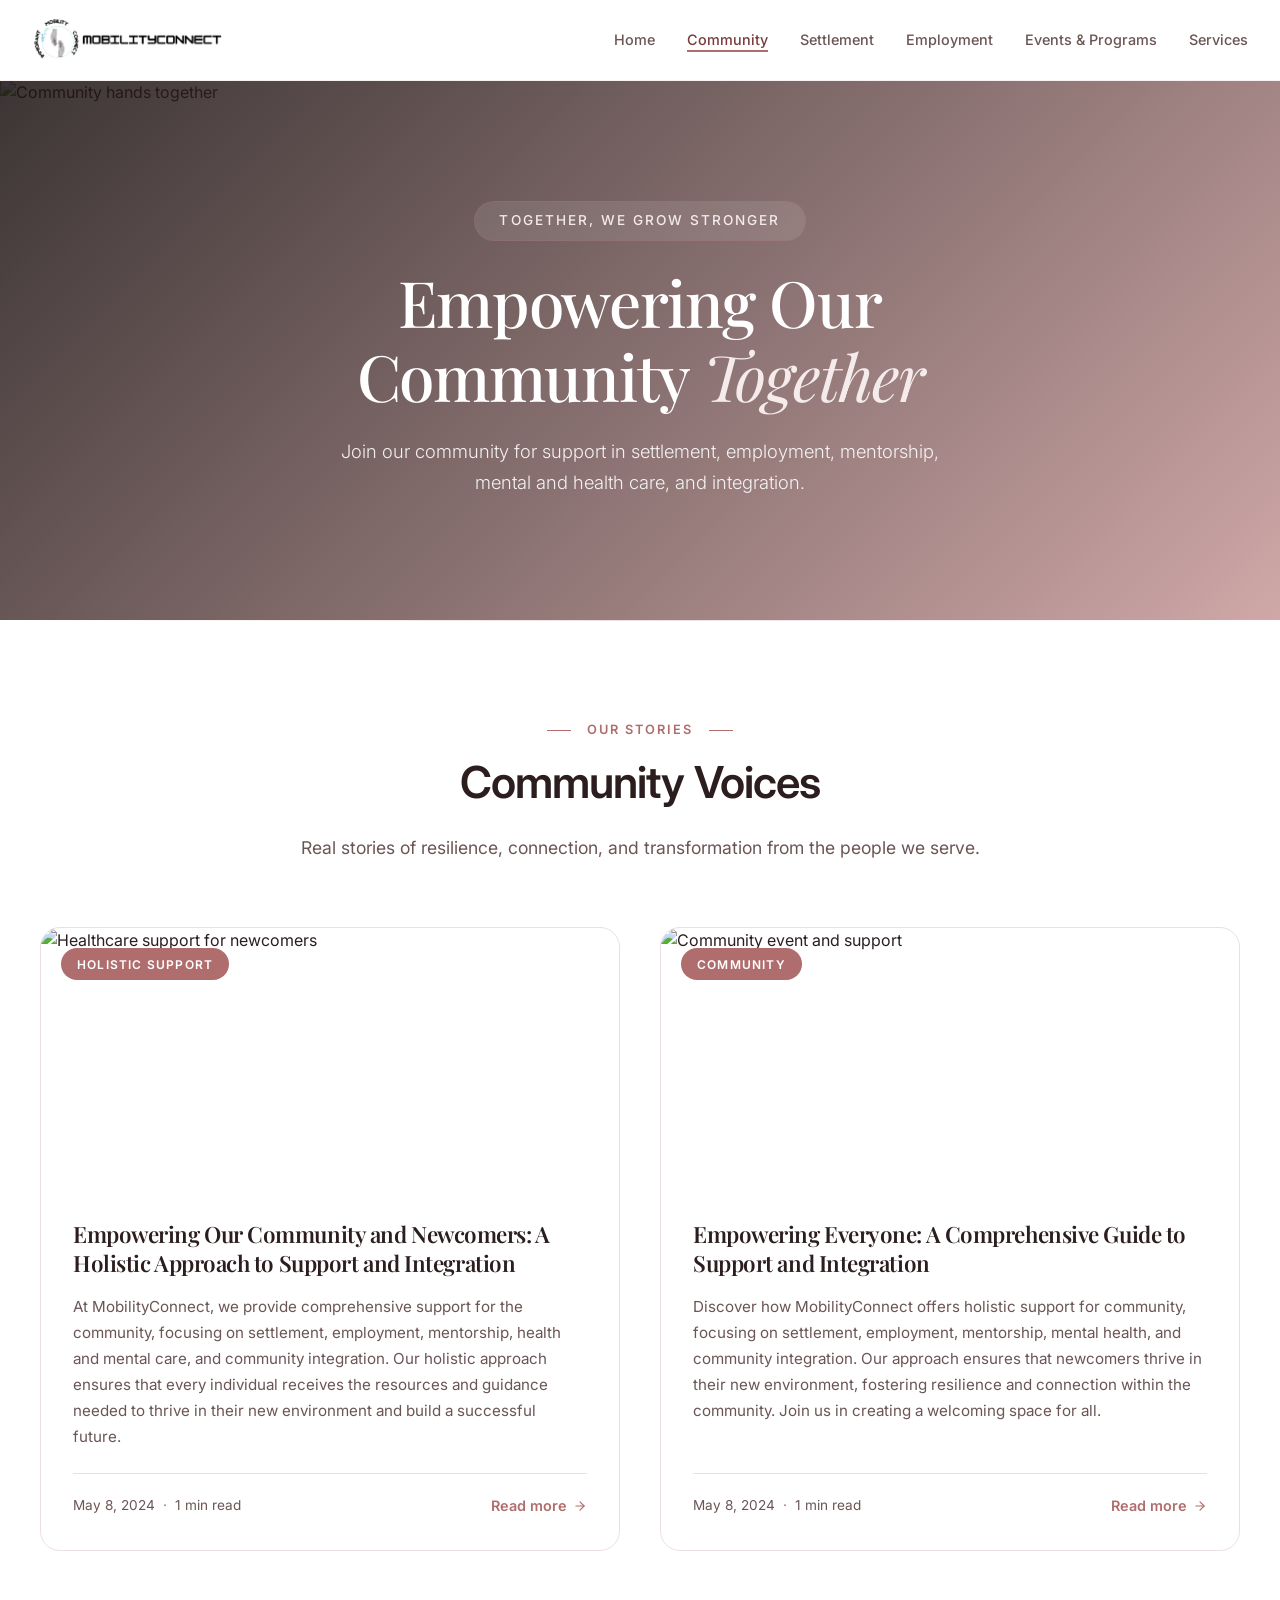
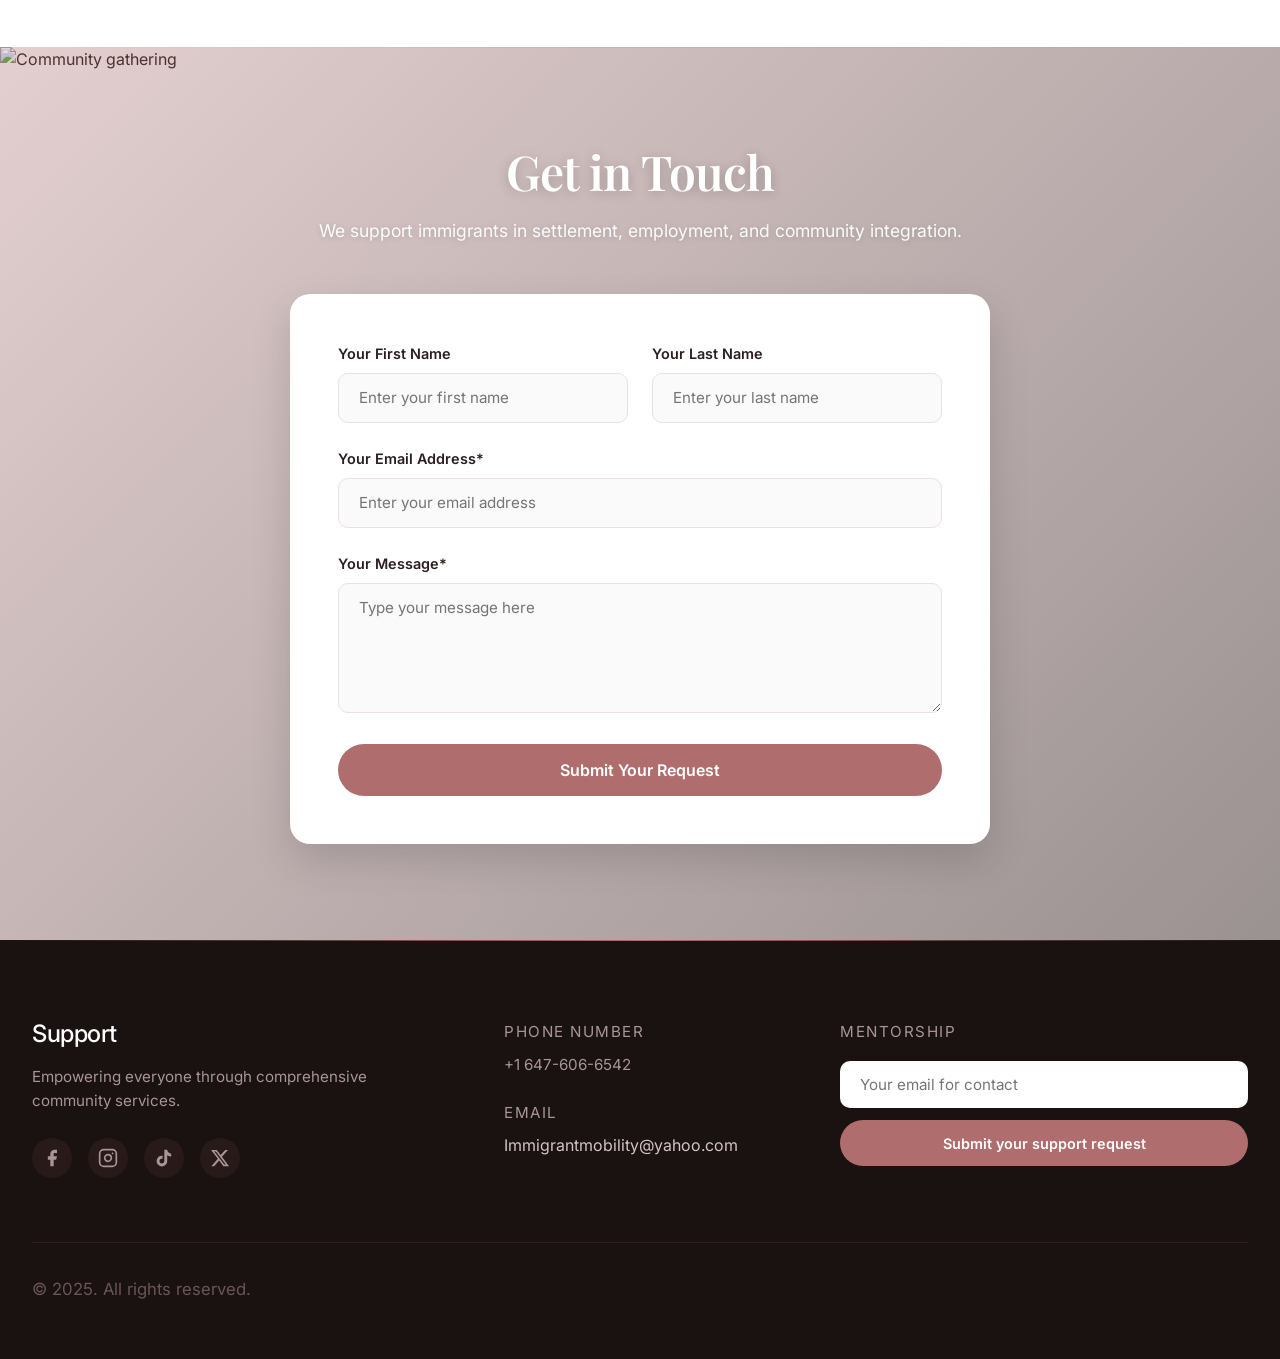
==== community.html @ ac035b76 "Add files via upload" ====
<!DOCTYPE html>
<html lang="en">
<head>
    <meta charset="UTF-8">
    <meta name="viewport" content="width=device-width, initial-scale=1.0">
    <title>Community | Immigrant Mobility Connect</title>
    <link rel="stylesheet" href="migrant.css">
    <link rel="preconnect" href="https://fonts.googleapis.com">
    <link rel="preconnect" href="https://fonts.gstatic.com" crossorigin>
    <link href="https://fonts.googleapis.com/css2?family=Inter:wght@300;400;500;600;700&family=Playfair+Display:ital,wght@0,400;0,500;0,600;0,700;1,400;1,500&display=swap" rel="stylesheet">
    
    <style>
        /* =========================================
           COMMUNITY PAGE STYLES (INLINE FOR GUARANTEED WORKING)
           ========================================= */
        
        /* Page Hero */
        .page-hero {
            position: relative;
            min-height: 60vh;
            display: flex;
            align-items: center;
            justify-content: center;
            overflow: hidden;
            margin-top: 80px; /* Offset for fixed header */
        }

        .hero-background {
            position: absolute;
            inset: 0;
            z-index: 0;
        }

        .hero-image {
            width: 100%;
            height: 100%;
            object-fit: cover;
            animation: slowZoom 30s ease-in-out infinite alternate;
        }

        .hero-overlay {
            position: absolute;
            inset: 0;
            background: linear-gradient(135deg, rgba(26, 17, 17, 0.85) 0%, rgba(176, 109, 109, 0.6) 100%);
        }

        .hero-content-container {
            position: relative;
            z-index: 2;
            width: 100%;
            padding: 4rem 2rem;
        }

        .hero-text {
            max-width: 800px;
            margin: 0 auto;
            text-align: center;
            color: #fff;
        }

        .hero-label {
            display: inline-block;
            font-size: 0.85rem;
            font-weight: 500;
            color: #F5EBEB;
            text-transform: uppercase;
            letter-spacing: 0.15em;
            margin-bottom: 1.5rem;
            padding: 0.5rem 1.5rem;
            background: rgba(255,255,255,0.1);
            backdrop-filter: blur(10px);
            border-radius: 50px;
            border: 1px solid rgba(176, 109, 109, 0.3);
        }

        .hero-text h1 {
            font-family: 'Playfair Display', serif;
            font-size: clamp(2.5rem, 5vw, 4rem);
            font-weight: 500;
            color: #fff;
            line-height: 1.15;
            margin-bottom: 1.5rem;
        }

        .hero-text h1 em {
            font-style: italic;
            color: #F5EBEB;
            font-weight: 400;
        }

        .hero-text p {
            font-size: 1.15rem;
            color: rgba(255, 255, 255, 0.9);
            line-height: 1.7;
            max-width: 650px;
            margin: 0 auto;
            font-weight: 300;
        }

        /* Articles Section */
        .articles-section {
            padding: 6rem 0;
            background: #FFFFFF;
            position: relative;
        }

        .articles-section::before {
            content: '';
            position: absolute;
            top: 0;
            left: 0;
            right: 0;
            height: 1px;
            background: linear-gradient(90deg, transparent, #EBE0E0, transparent);
        }

        .articles-section .section-header {
            text-align: center;
            max-width: 700px;
            margin: 0 auto 4rem auto;
        }

        .articles-section .section-label {
            display: inline-block;
            font-size: 0.8rem;
            font-weight: 600;
            color: #B06D6D;
            text-transform: uppercase;
            letter-spacing: 0.15em;
            margin-bottom: 1rem;
            position: relative;
            padding: 0 1rem;
        }

        .articles-section .section-label::before,
        .articles-section .section-label::after {
            content: '';
            position: absolute;
            top: 50%;
            width: 24px;
            height: 1px;
            background: #B06D6D;
        }

        .articles-section .section-label::before { left: -24px; }
        .articles-section .section-label::after { right: -24px; }

        .articles-section .section-subtitle {
            font-size: 1.1rem;
            margin-bottom: 0;
            color: #6B5555;
        }

        .articles-grid {
            display: grid;
            grid-template-columns: repeat(2, 1fr);
            gap: 2.5rem;
            max-width: 1200px;
            margin: 0 auto;
        }

        .article-card {
            background: #FFFFFF;
            border-radius: 20px;
            overflow: hidden;
            border: 1px solid #EBE0E0;
            transition: all 0.4s cubic-bezier(0.4, 0, 0.2, 1);
            display: flex;
            flex-direction: column;
        }

        .article-card:hover {
            transform: translateY(-8px);
            box-shadow: 0 16px 40px rgba(176, 109, 109, 0.1);
            border-color: #B06D6D;
        }

        .article-image-wrapper {
            position: relative;
            height: 260px;
            overflow: hidden;
        }

        .article-image-wrapper img {
            width: 100%;
            height: 100%;
            object-fit: cover;
            transition: transform 0.8s cubic-bezier(0.4, 0, 0.2, 1);
        }

        .article-card:hover .article-image-wrapper img {
            transform: scale(1.08);
        }

        .article-tag {
            position: absolute;
            top: 1.25rem;
            left: 1.25rem;
            padding: 0.4rem 1rem;
            background: #B06D6D;
            color: #fff;
            font-size: 0.75rem;
            font-weight: 600;
            text-transform: uppercase;
            letter-spacing: 0.1em;
            border-radius: 50px;
            z-index: 2;
        }

        .article-body {
            padding: 2rem;
            display: flex;
            flex-direction: column;
            flex-grow: 1;
        }

        .article-body h3 {
            font-family: 'Playfair Display', serif;
            font-size: 1.4rem;
            font-weight: 600;
            color: #2C1E1E;
            line-height: 1.3;
            margin-bottom: 1rem;
        }

        .article-body p {
            color: #6B5555;
            font-size: 0.95rem;
            line-height: 1.7;
            margin-bottom: 1.5rem;
            flex-grow: 1;
        }

        .article-footer {
            display: flex;
            align-items: center;
            justify-content: space-between;
            padding-top: 1.25rem;
            border-top: 1px solid #EBE0E0;
        }

        .article-meta {
            display: flex;
            align-items: center;
            gap: 0.5rem;
            font-size: 0.85rem;
            color: #6B5555;
        }

        .meta-dot {
            color: #B06D6D;
        }

        .read-more {
            color: #B06D6D;
            text-decoration: none;
            font-weight: 600;
            font-size: 0.9rem;
            display: inline-flex;
            align-items: center;
            gap: 0.35rem;
            transition: all 0.4s cubic-bezier(0.4, 0, 0.2, 1);
        }

        .read-more:hover {
            color: #965353;
            gap: 0.6rem;
        }

        /* Contact Section - FIXED TO BE LIGHTER */
        .contact-section {
            position: relative;
            padding: 6rem 0;
            overflow: hidden;
        }

        .contact-background {
            position: absolute;
            inset: 0;
            z-index: 0;
        }

        .contact-image {
            width: 100%;
            height: 100%;
            object-fit: cover;
        }

        /* LIGHTER OVERLAY SO IMAGE IS CLEAR */
        .contact-overlay {
            position: absolute;
            inset: 0;
            background: linear-gradient(135deg, rgba(176, 109, 109, 0.25) 0%, rgba(44, 30, 30, 0.45) 100%);
        }

        .contact-container {
            position: relative;
            z-index: 2;
        }

        .contact-header {
            text-align: center;
            max-width: 700px;
            margin: 0 auto 3rem auto;
        }

        .contact-header h2 {
            font-family: 'Playfair Display', serif;
            font-size: clamp(2rem, 4vw, 3rem);
            color: #fff;
            margin-bottom: 1rem;
            text-shadow: 0 2px 12px rgba(0,0,0,0.2); /* Added for readability */
        }

        .contact-header p {
            color: rgba(255, 255, 255, 0.95);
            font-size: 1.1rem;
            text-shadow: 0 1px 6px rgba(0,0,0,0.15); /* Added for readability */
        }

        .contact-form-card {
            max-width: 700px;
            margin: 0 auto;
            background: #FFFFFF;
            padding: 3rem;
            border-radius: 20px;
            box-shadow: 0 16px 40px rgba(0, 0, 0, 0.15);
        }

        .form-row {
            display: grid;
            grid-template-columns: 1fr 1fr;
            gap: 1.5rem;
        }

        .contact-form-card .form-group {
            margin-bottom: 1.5rem;
        }

        .contact-form-card .form-group label {
            display: block;
            font-size: 0.9rem;
            font-weight: 600;
            color: #2C1E1E;
            margin-bottom: 0.5rem;
        }

        .contact-form-card .form-group input,
        .contact-form-card .form-group textarea {
            width: 100%;
            padding: 0.9rem 1.25rem;
            font-size: 0.95rem;
            font-family: 'Inter', sans-serif;
            border: 1px solid #EBE0E0;
            border-radius: 10px;
            background: #FAFAFA;
            color: #2C1E1E;
            transition: all 0.4s cubic-bezier(0.4, 0, 0.2, 1);
            box-sizing: border-box;
        }

        .contact-form-card .form-group input:focus,
        .contact-form-card .form-group textarea:focus {
            outline: none;
            border-color: #B06D6D;
            background: #fff;
            box-shadow: 0 0 0 3px rgba(176, 109, 109, 0.15);
        }

        .contact-form-card .form-group textarea {
            min-height: 130px;
            resize: vertical;
        }

        .contact-form-card .submit-btn {
            width: 100%;
            padding: 1rem 2rem;
            background: #B06D6D;
            color: #fff;
            border: none;
            border-radius: 50px;
            font-size: 1rem;
            font-weight: 600;
            font-family: 'Inter', sans-serif;
            cursor: pointer;
            transition: all 0.4s cubic-bezier(0.4, 0, 0.2, 1);
        }

        .contact-form-card .submit-btn:hover {
            background: #965353;
            transform: translateY(-2px);
            box-shadow: 0 8px 24px rgba(176, 109, 109, 0.3);
        }

        .contact-form-card .form-success {
            display: none;
            margin-top: 1rem;
            padding: 1rem;
            background: #F5EBEB;
            border-radius: 10px;
            text-align: center;
            color: #4A2020;
            font-weight: 500;
        }

        /* Animations */
        .fade-up {
            opacity: 0;
            transform: translateY(24px);
            transition: opacity 0.8s ease, transform 0.8s cubic-bezier(0.4, 0, 0.2, 1);
        }

        .fade-up.visible {
            opacity: 1;
            transform: translateY(0);
        }

        .delay-1 { transition-delay: 0.1s; }
        .delay-2 { transition-delay: 0.2s; }
        .delay-3 { transition-delay: 0.3s; }

        @keyframes slowZoom {
            0% { transform: scale(1); }
            100% { transform: scale(1.08); }
        }

        /* Responsive */
        @media (max-width: 1024px) {
            .articles-grid {
                grid-template-columns: 1fr;
            }
        }

        @media (max-width: 768px) {
            .page-hero {
                min-height: 50vh;
            }
            
            .hero-content-container {
                padding: 3rem 1.5rem;
            }
            
            .hero-text h1 {
                font-size: 2rem;
            }
            
            .hero-text p {
                font-size: 1rem;
            }
            
            .articles-section {
                padding: 4rem 0;
            }
            
            .article-image-wrapper {
                height: 220px;
            }
            
            .article-body {
                padding: 1.5rem;
            }
            
            .article-body h3 {
                font-size: 1.2rem;
            }
            
            .contact-section {
                padding: 4rem 0;
            }
            
            .contact-form-card {
                padding: 2rem 1.5rem;
            }
            
            .form-row {
                grid-template-columns: 1fr;
                gap: 0;
            }
        }
    </style>
</head>
<body>

    <!-- HEADER -->
    <header class="header" id="header">
        <div class="container nav-container">
            <a href="index.html" class="logo-link">
                <img src="logo.png" alt="Logo" class="logo-image">
                <span class="logo-text"></span>
            </a>
            <nav>
                <ul class="nav-links">
                    <li><a href="index.html">Home</a></li>
                    <li><a href="community.html" class="active">Community</a></li>
                    <li><a href="settlement.html">Settlement</a></li>
                    <li><a href="employment.html">Employment</a></li>
                    <li><a href="events.html">Events & Programs</a></li>
                    <li><a href="services.html">Services</a></li>
                </ul>
            </nav>
        </div>
    </header>

    <!-- HERO SECTION -->
    <section class="page-hero">
        <div class="hero-background">
            <img src="https://images.unsplash.com/photo-1573497620053-ea5300f94f21?q=80&w=1920&auto=format&fit=crop" alt="Community hands together" class="hero-image">
            <div class="hero-overlay"></div>
        </div>
        <div class="container hero-content-container">
            <div class="hero-text fade-up">
                <span class="hero-label">Together, we grow stronger</span>
                <h1>Empowering Our<br>Community <em>Together</em></h1>
                <p>Join our community for support in settlement, employment, mentorship, mental and health care, and integration.</p>
            </div>
        </div>
    </section>

    <!-- ARTICLES SECTION -->
    <section class="articles-section">
        <div class="container">
            <div class="section-header fade-up">
                <span class="section-label">Our Stories</span>
                <h2>Community Voices</h2>
                <p class="section-subtitle">Real stories of resilience, connection, and transformation from the people we serve.</p>
            </div>

            <div class="articles-grid">
                <!-- Article 1 -->
                <article class="article-card fade-up delay-1">
                    <div class="article-image-wrapper">
                        <img src="https://images.unsplash.com/photo-1576091160550-2173dba999ef?q=80&w=1200&auto=format&fit=crop" alt="Healthcare support for newcomers">
                        <span class="article-tag">Holistic Support</span>
                    </div>
                    <div class="article-body">
                        <h3>Empowering Our Community and Newcomers: A Holistic Approach to Support and Integration</h3>
                        <p>At MobilityConnect, we provide comprehensive support for the community, focusing on settlement, employment, mentorship, health and mental care, and community integration. Our holistic approach ensures that every individual receives the resources and guidance needed to thrive in their new environment and build a successful future.</p>
                        <div class="article-footer">
                            <div class="article-meta">
                                <span>May 8, 2024</span>
                                <span class="meta-dot">·</span>
                                <span>1 min read</span>
                            </div>
                            <a href="#" class="read-more">Read more <svg width="14" height="14" viewBox="0 0 24 24" fill="none" stroke="currentColor" stroke-width="2" stroke-linecap="round" stroke-linejoin="round"><line x1="5" y1="12" x2="19" y2="12"></line><polyline points="12 5 19 12 12 19"></polyline></svg></a>
                        </div>
                    </div>
                </article>

                <!-- Article 2 -->
                <article class="article-card fade-up delay-2">
                    <div class="article-image-wrapper">
                        <img src="https://images.unsplash.com/photo-1559027615-cd4628902d4a?q=80&w=1200&auto=format&fit=crop" alt="Community event and support">
                        <span class="article-tag">Community</span>
                    </div>
                    <div class="article-body">
                        <h3>Empowering Everyone: A Comprehensive Guide to Support and Integration</h3>
                        <p>Discover how MobilityConnect offers holistic support for community, focusing on settlement, employment, mentorship, mental health, and community integration. Our approach ensures that newcomers thrive in their new environment, fostering resilience and connection within the community. Join us in creating a welcoming space for all.</p>
                        <div class="article-footer">
                            <div class="article-meta">
                                <span>May 8, 2024</span>
                                <span class="meta-dot">·</span>
                                <span>1 min read</span>
                            </div>
                            <a href="#" class="read-more">Read more <svg width="14" height="14" viewBox="0 0 24 24" fill="none" stroke="currentColor" stroke-width="2" stroke-linecap="round" stroke-linejoin="round"><line x1="5" y1="12" x2="19" y2="12"></line><polyline points="12 5 19 12 12 19"></polyline></svg></a>
                        </div>
                    </div>
                </article>
            </div>
        </div>
    </section>

    <!-- CONTACT SECTION -->
    <section class="contact-section" id="contact">
        <div class="contact-background">
            <img src="https://images.unsplash.com/photo-1517486808906-6ca8b3f04846?q=80&w=1920&auto=format&fit=crop" alt="Community gathering" class="contact-image">
            <div class="contact-overlay"></div>
        </div>
        <div class="container contact-container">
            <div class="contact-header fade-up">
                <h2>Get in Touch</h2>
                <p>We support immigrants in settlement, employment, and community integration.</p>
            </div>
            <div class="contact-form-card fade-up delay-1">
                <form id="contactForm">
                    <div class="form-row">
                        <div class="form-group">
                            <label for="firstName">Your First Name</label>
                            <input type="text" id="firstName" placeholder="Enter your first name" required>
                        </div>
                        <div class="form-group">
                            <label for="lastName">Your Last Name</label>
                            <input type="text" id="lastName" placeholder="Enter your last name">
                        </div>
                    </div>
                    <div class="form-group">
                        <label for="email">Your Email Address*</label>
                        <input type="email" id="email" placeholder="Enter your email address" required>
                    </div>
                    <div class="form-group">
                        <label for="message">Your Message*</label>
                        <textarea id="message" placeholder="Type your message here" required></textarea>
                    </div>
                    <button type="submit" class="submit-btn">Submit Your Request</button>
                    <div id="formSuccess" class="form-success">Thank you! We'll be in touch soon.</div>
                </form>
            </div>
        </div>
    </section>

    <!-- FOOTER -->
    <footer class="footer">
        <div class="container">
            <div class="footer-grid">
                <div class="footer-col">
                    <h4>Support</h4>
                    <p>Empowering everyone through comprehensive community services.</p>
                    <div class="social-links">
                        <a href="#" aria-label="Facebook"><svg width="20" height="20" viewBox="0 0 24 24" fill="currentColor"><path d="M18 2h-3a5 5 0 0 0-5 5v3H7v4h3v8h4v-8h3l1-4h-4V7a1 1 0 0 1 1-1h3z"></path></svg></a>
                        <a href="#" aria-label="Instagram"><svg width="20" height="20" viewBox="0 0 24 24" fill="none" stroke="currentColor" stroke-width="2" stroke-linecap="round" stroke-linejoin="round"><rect x="2" y="2" width="20" height="20" rx="5" ry="5"></rect><path d="M16 11.37A4 4 0 1 1 12.63 8 4 4 0 0 1 16 11.37z"></path><line x1="17.5" y1="6.5" x2="17.51" y2="6.5"></line></svg></a>
                        <a href="#" aria-label="TikTok"><svg width="20" height="20" viewBox="0 0 24 24" fill="currentColor"><path d="M19.59 6.69a4.83 4.83 0 0 1-3.77-4.25V2h-3.45v13.67a2.89 2.89 0 0 1-5.2 1.74 2.89 2.89 0 0 1 2.31-4.64 2.93 2.93 0 0 1 .88.13V9.4a6.84 6.84 0 0 0-1-.05A6.33 6.33 0 0 0 5 20.1a6.34 6.34 0 0 0 10.86-4.43v-7a8.16 8.16 0 0 0 4.77 1.52v-3.4a4.85 4.85 0 0 1-1-.1z"></path></svg></a>
                        <a href="#" aria-label="X"><svg width="20" height="20" viewBox="0 0 24 24" fill="currentColor"><path d="M18.244 2.25h3.308l-7.227 8.26 8.502 11.24H16.17l-5.214-6.817L4.99 21.75H1.68l7.73-8.835L1.254 2.25H8.08l4.713 6.231zm-1.161 17.52h1.833L7.084 4.126H5.117z"></path></svg></a>
                    </div>
                </div>
                <div class="footer-col">
                    <p class="footer-label">Phone number</p>
                    <p class="footer-info">+1 647-606-6542</p>
                    <p class="footer-label" style="margin-top: 1.5rem;">Email</p>
                    <a href="mailto:Immigrantmobility@yahoo.com" class="footer-info footer-link">Immigrantmobility@yahoo.com</a>
                </div>
                <div class="footer-col">
                    <p class="footer-label">MENTORSHIP</p>
                    <form class="newsletter-form" id="newsletterForm">
                        <input type="email" placeholder="Your email for contact" required>
                        <button type="submit">Submit your support request</button>
                    </form>
                </div>
            </div>
            <div class="footer-bottom">
                <p>&copy; 2025. All rights reserved.</p>
            </div>
        </div>
    </footer>

    <script src="migrant.js"></script>
</body>
</html>
---- migrant.css ----
*, *::before, *::after { margin: 0; padding: 0; box-sizing: border-box; }

:root {
    --bg-primary: #FFFFFF;
    --bg-soft: #F9F5F5; /* Pale wine-grey for alternating sections */
    --bg-warm: #F5F0F0; /* Slightly deeper wine-grey */
    --bg-dark: #1A1111;
    --text-main: #2C1E1E;
    --text-muted: #6B5555;
    
    /* Smooth Wine Palette */
    --wine-light: #F5EBEB;
    --wine-main: #B06D6D;
    --wine-hover: #965353;
    --wine-dark: #7A3B3B;
    --wine-deep: #4A2020;
    
    --border: #EBE0E0;
    --shadow-sm: 0 2px 8px rgba(176, 109, 109, 0.05);
    --shadow-md: 0 8px 24px rgba(176, 109, 109, 0.08);
    --shadow-lg: 0 16px 40px rgba(176, 109, 109, 0.1);
    --transition: all 0.4s cubic-bezier(0.4, 0, 0.2, 1);
    --max-width: 1280px;
    --radius: 20px;
}

html { scroll-behavior: smooth; }

body {
    font-family: 'Inter', system-ui, -apple-system, sans-serif;
    background-color: var(--bg-primary);
    color: var(--text-main);
    line-height: 1.6;
    -webkit-font-smoothing: antialiased;
    overflow-x: hidden;
}

h1, h2, h3, h4 { font-weight: 600; color: var(--text-main); line-height: 1.2; letter-spacing: -0.02em; }
h2 { font-size: clamp(2rem, 4vw, 2.75rem); margin-bottom: 1.5rem; }
h3 { font-size: 1.5rem; margin-bottom: 1rem; font-weight: 600; }
p { color: var(--text-muted); font-size: 1.05rem; line-height: 1.7; margin-bottom: 1.5rem; }

.container { width: 100%; max-width: var(--max-width); margin: 0 auto; padding: 0 2rem; }

/* ALTERNATING SECTION BACKGROUNDS */
.section { padding: 7rem 0; background: var(--bg-primary); position: relative; }
.section::before {
    content: '';
    position: absolute;
    top: 0;
    left: 0;
    right: 0;
    height: 1px;
    background: linear-gradient(90deg, transparent, var(--border), transparent);
}

.bg-soft { 
    background: linear-gradient(180deg, var(--bg-soft) 0%, var(--bg-primary) 100%); 
}
.bg-soft::before {
    content: '';
    position: absolute;
    top: 0;
    left: 50%;
    transform: translateX(-50%);
    width: 400px;
    height: 400px;
    background: radial-gradient(circle, rgba(176, 109, 109, 0.05) 0%, transparent 70%);
    border-radius: 50%;
    pointer-events: none;
}

.bg-warm { 
    background: linear-gradient(180deg, var(--bg-warm) 0%, var(--bg-primary) 100%); 
}
.bg-warm::before {
    content: '';
    position: absolute;
    top: 0;
    left: 50%;
    transform: translateX(-50%);
    width: 500px;
    height: 500px;
    background: radial-gradient(circle, rgba(176, 109, 109, 0.04) 0%, transparent 70%);
    border-radius: 50%;
    pointer-events: none;
}

.text-center { text-align: center; position: relative; z-index: 1; }
.subtitle { max-width: 650px; margin: 0 auto 3.5rem auto; font-size: 1.1rem; }

.btn-primary { display: inline-block; padding: 0.9rem 2rem; font-size: 0.95rem; font-weight: 600; border-radius: 50px; text-decoration: none; transition: var(--transition); background: var(--wine-main); color: white; border: none; }
.btn-primary:hover { background: var(--wine-hover); transform: translateY(-2px); box-shadow: 0 8px 24px rgba(176, 109, 109, 0.3); }

/* HEADER */
.header { position: fixed; top: 0; left: 0; width: 100%; z-index: 1000; background: rgba(255,255,255,0.98); backdrop-filter: blur(20px); border-bottom: 1px solid rgba(176, 109, 109, 0.08); transition: var(--transition); }
.header.scrolled { box-shadow: var(--shadow-sm); }
.nav-container { display: flex; align-items: center; justify-content: space-between; height: 80px; }
.logo-link { display: flex; align-items: center; gap: 12px; text-decoration: none; }
.logo-image { height: 42px; }
.logo-text { font-size: 1.25rem; font-weight: 800; letter-spacing: 0.05em; text-transform: uppercase; color: var(--text-main); }
.nav-links { display: flex; gap: 2rem; list-style: none; }
.nav-links a { text-decoration: none; color: var(--text-muted); font-weight: 500; font-size: 0.9rem; position: relative; padding-bottom: 4px; transition: var(--transition); }
.nav-links a::after { content: ''; position: absolute; bottom: 0; left: 0; width: 0; height: 2px; background: var(--wine-main); transition: var(--transition); }
.nav-links a:hover::after, .nav-links a.active::after { width: 100%; }
.nav-links a.active, .nav-links a:hover { color: var(--wine-dark); }

/* HERO */
.hero { position: relative; min-height: 100vh; display: flex; align-items: center; justify-content: center; overflow: hidden; }
.hero-bg-wrapper { position: absolute; inset: 0; z-index: 0; }
.hero-bg { width: 100%; height: 100%; object-fit: cover; animation: slowZoom 30s ease-in-out infinite alternate; }
@keyframes slowZoom { 0% { transform: scale(1); } 100% { transform: scale(1.08); } }
.hero-gradient { position: absolute; inset: 0; background: linear-gradient(135deg, rgba(26, 17, 17, 0.85) 0%, rgba(176, 109, 109, 0.5) 100%); }
.hero-container { position: relative; z-index: 2; width: 100%; }
.hero-content { max-width: 800px; margin: 0 auto; text-align: center; color: #fff; }
.hero-eyebrow { display: inline-flex; align-items: center; gap: 1rem; margin-bottom: 2rem; padding: 0.6rem 1.25rem; background: rgba(255,255,255,0.1); backdrop-filter: blur(10px); border-radius: 50px; border: 1px solid rgba(176, 109, 109, 0.3); }
.eyebrow-line { width: 32px; height: 1px; background: var(--wine-light); }
.eyebrow-text { font-size: 0.8rem; font-weight: 500; color: rgba(255, 255, 255, 0.95); letter-spacing: 0.12em; text-transform: uppercase; }
.hero-title { font-family: 'Playfair Display', serif; font-size: clamp(2.5rem, 5vw, 4rem); font-weight: 500; color: #fff; line-height: 1.15; margin-bottom: 1.5rem; }
.hero-title em { font-style: italic; color: var(--wine-light); font-weight: 400; }
.hero-description { font-size: 1.1rem; color: rgba(255, 255, 255, 0.9); line-height: 1.7; max-width: 600px; margin: 0 auto 2.5rem auto; font-weight: 300; }
.hero-cta { display: flex; gap: 1rem; justify-content: center; align-items: center; flex-wrap: wrap; }
.cta-primary { display: inline-flex; align-items: center; gap: 0.5rem; padding: 0.9rem 1.8rem; background: var(--wine-main); color: white; text-decoration: none; border-radius: 50px; font-weight: 500; font-size: 0.95rem; transition: var(--transition); box-shadow: 0 8px 24px rgba(176, 109, 109, 0.4); }
.cta-primary:hover { background: var(--wine-hover); transform: translateY(-2px); box-shadow: 0 12px 32px rgba(176, 109, 109, 0.5); }
.cta-secondary { display: inline-flex; align-items: center; padding: 0.9rem 1.8rem; color: rgba(255, 255, 255, 0.95); text-decoration: none; font-weight: 500; font-size: 0.95rem; border: 1px solid rgba(176, 109, 109, 0.4); border-radius: 50px; transition: var(--transition); backdrop-filter: blur(10px); }
.cta-secondary:hover { background: rgba(176, 109, 109, 0.15); border-color: var(--wine-light); transform: translateY(-2px); }
.hero-scroll { position: absolute; bottom: 40px; left: 50%; transform: translateX(-50%); z-index: 2; }
.scroll-line { width: 1px; height: 50px; background: linear-gradient(to bottom, rgba(176,109,109,0.6), rgba(176,109,109,0)); position: relative; overflow: hidden; }
.scroll-line::after { content: ''; position: absolute; top: 0; left: 0; width: 100%; height: 16px; background: var(--wine-light); animation: scrollDown 2s ease-in-out infinite; }
@keyframes scrollDown { 0% { transform: translateY(-16px); opacity: 0; } 50% { opacity: 1; } 100% { transform: translateY(50px); opacity: 0; } }

/* TABS SECTION */
.info-section { padding: 7rem 0; background: var(--bg-primary); position: relative; }
.info-section::before {
    content: '';
    position: absolute;
    top: 0;
    left: 0;
    right: 0;
    height: 1px;
    background: linear-gradient(90deg, transparent, var(--border), transparent);
}
.section-header { text-align: center; max-width: 700px; margin: 0 auto 4rem auto; }
.section-label { display: inline-block; font-size: 0.8rem; font-weight: 600; color: var(--wine-main); text-transform: uppercase; letter-spacing: 0.15em; margin-bottom: 1rem; position: relative; padding: 0 1rem; }
.section-label::before, .section-label::after { content: ''; position: absolute; top: 50%; width: 24px; height: 1px; background: var(--wine-main); }
.section-label::before { left: -24px; }
.section-label::after { right: -24px; }
.section-subtitle { font-size: 1.1rem; margin-bottom: 0; color: var(--text-muted); }

.tabs-container { max-width: 900px; margin: 0 auto; }

.tab-bar {
    display: flex;
    justify-content: center;
    gap: 0.4rem;
    padding: 0.4rem;
    background: var(--bg-soft);
    border-radius: 14px;
    margin-bottom: 2.5rem;
    border: 1px solid var(--border);
}

.tab-btn {
    flex: 1;
    display: flex;
    align-items: center;
    justify-content: center;
    gap: 0.5rem;
    padding: 0.85rem 1rem;
    background: transparent;
    border: none;
    border-radius: 10px;
    cursor: pointer;
    font-family: 'Inter', sans-serif;
    font-size: 0.9rem;
    font-weight: 500;
    color: var(--text-muted);
    transition: all 0.35s cubic-bezier(0.4, 0, 0.2, 1);
}

.tab-btn:hover { color: var(--wine-dark); }

.tab-btn.active {
    color: var(--wine-deep);
    background: #fff;
    box-shadow: 0 2px 12px rgba(176, 109, 109, 0.15);
}

.tab-icon { display: flex; align-items: center; justify-content: center; }
.tab-icon svg { width: 18px; height: 18px; }

.tab-content-wrapper { position: relative; min-height: 450px; }

.tab-panel {
    position: absolute;
    top: 0;
    left: 0;
    width: 100%;
    opacity: 0;
    visibility: hidden;
    transform: translateY(10px);
    transition: opacity 0.5s ease, transform 0.5s cubic-bezier(0.4, 0, 0.2, 1), visibility 0.5s;
    background: linear-gradient(145deg, #2C1E1E 0%, #1A1111 100%);
    color: #fff;
    padding: 3.5rem 3.5rem;
    border-radius: var(--radius);
    border: 1px solid rgba(176, 109, 109, 0.15);
    box-shadow: var(--shadow-lg);
    overflow: hidden;
}

.tab-panel::before {
    content: '';
    position: absolute;
    top: 0; left: 0; right: 0;
    height: 3px;
    background: linear-gradient(90deg, var(--wine-main) 0%, var(--wine-light) 100%);
}

.tab-panel.active {
    opacity: 1;
    visibility: visible;
    transform: translateY(0);
    position: relative;
}

.panel-icon {
    width: 56px; height: 56px;
    background: rgba(176, 109, 109, 0.12);
    border-radius: 14px;
    display: flex; align-items: center; justify-content: center;
    color: var(--wine-main);
    margin-bottom: 2rem;
}
.panel-icon svg { width: 28px; height: 28px; }

.tab-panel h3 { color: #fff; font-size: 2rem; margin-bottom: 0.5rem; font-weight: 600; font-family: 'Playfair Display', serif; }
.panel-subtitle { color: var(--wine-light); font-style: italic; font-weight: 400; font-size: 1rem; margin-bottom: 2rem; padding-bottom: 1.25rem; border-bottom: 1px solid rgba(176, 109, 109, 0.2); }
.tab-panel p { color: rgba(255,255,255,0.8); font-size: 1rem; line-height: 1.8; margin-bottom: 1.25rem; }

.values-list { list-style: none; padding: 0; margin-top: 1.25rem; }
.values-list li { color: rgba(255,255,255,0.8); font-size: 1rem; margin-bottom: 1rem; line-height: 1.6; position: relative; padding-left: 1.5rem; }
.values-list li::before { content: ''; position: absolute; left: 0; top: 10px; width: 6px; height: 6px; border-radius: 50%; background: var(--wine-main); box-shadow: 0 0 8px rgba(176, 109, 109, 0.5); }
.values-list li strong { color: #fff; display: block; margin-bottom: 0.25rem; font-weight: 600; font-size: 1rem; }

/* SPLIT GRID & IMAGES */
.split-grid { 
    display: grid; 
    grid-template-columns: 1fr 1fr; 
    gap: 5rem; 
    align-items: center; 
    margin: 4rem 0; 
}

.split-content h2 {
    font-size: clamp(2rem, 4vw, 2.5rem);
    margin-bottom: 1.5rem;
    color: var(--text-main);
}

.split-content p {
    color: var(--text-muted);
    font-size: 1.05rem;
    line-height: 1.8;
    margin-bottom: 1.5rem;
}

.split-content .btn-primary {
    margin-top: 1rem;
}

.image-grid { 
    display: grid; 
    grid-template-columns: 1fr 1fr; 
    gap: 1.5rem; 
    margin: 0; 
}

.rounded-img { 
    width: 100%; 
    border-radius: var(--radius); 
    object-fit: cover; 
    transition: var(--transition); 
    box-shadow: var(--shadow-sm);
}

.image-grid .rounded-img { 
    height: 320px; 
}

.rounded-img:hover { 
    transform: translateY(-4px);
    box-shadow: var(--shadow-md); 
}

/* SERVICES */
.services-grid { 
    display: grid; 
    grid-template-columns: repeat(2, 1fr); 
    gap: 2rem; 
    margin: 0; 
}

.modern-card { 
    background: var(--bg-primary); 
    padding: 2.5rem 2rem; 
    border-radius: var(--radius); 
    border: 1px solid var(--border); 
    transition: var(--transition); 
    position: relative; 
    overflow: hidden;
}

.modern-card::before {
    content: '';
    position: absolute;
    top: 0;
    left: 0;
    width: 100%;
    height: 3px;
    background: linear-gradient(90deg, var(--wine-main) 0%, var(--wine-light) 100%);
    transform: scaleX(0);
    transform-origin: left;
    transition: transform 0.4s ease;
}

.modern-card:hover::before { 
    transform: scaleX(1); 
}

.modern-card:hover { 
    transform: translateY(-4px); 
    box-shadow: var(--shadow-md); 
    border-color: var(--wine-main); 
}

.card-number { 
    position: absolute; 
    top: 1.5rem; 
    right: 1.5rem; 
    font-size: 2rem; 
    font-weight: 700; 
    color: var(--wine-main);
    opacity: 0.2; 
    font-family: 'Playfair Display', serif; 
}

.modern-card h3 { 
    font-size: 1.35rem; 
    margin-bottom: 1.25rem; 
    color: var(--text-main); 
    padding-right: 3rem;
}

.modern-card ul { 
    list-style: none; 
    padding: 0; 
}

.modern-card ul li { 
    position: relative; 
    padding-left: 1.5rem; 
    margin-bottom: 0.85rem; 
    color: var(--text-muted); 
    font-size: 0.95rem; 
    line-height: 1.6; 
}

.modern-card ul li::before { 
    content: ''; 
    position: absolute; 
    left: 0; 
    top: 10px; 
    width: 6px; 
    height: 6px; 
    border-radius: 50%; 
    background: var(--wine-main);
    box-shadow: 0 0 8px rgba(176, 109, 109, 0.4);
}

/* CONTACT SECTION */
.contact-section { padding: 7rem 0; background: var(--bg-warm); position: relative; }
.contact-section::before {
    content: '';
    position: absolute;
    top: 0;
    left: 0;
    right: 0;
    height: 1px;
    background: linear-gradient(90deg, transparent, var(--border), transparent);
}
.contact-header { text-align: center; max-width: 700px; margin: 0 auto 4rem auto; }
.contact-header h2 { font-size: clamp(2rem, 4vw, 2.75rem); margin-bottom: 1rem; }
.contact-header p { font-size: 1.1rem; color: var(--text-muted); }

.contact-grid {
    display: grid;
    grid-template-columns: 1fr 1.3fr;
    gap: 3rem;
    align-items: stretch;
    max-width: 1100px;
    margin: 0 auto;
}

.contact-form-card {
    background: var(--wine-light);
    padding: 3rem;
    border-radius: var(--radius);
    width: 100%;
    min-width: 0;
}

.form-group { 
    margin-bottom: 1.5rem; 
    width: 100%;
}

.form-group label {
    display: block;
    font-size: 0.95rem;
    font-weight: 600;
    color: var(--text-main);
    margin-bottom: 0.6rem;
}

.form-group input,
.form-group textarea {
    width: 100%;
    padding: 1rem 1.25rem;
    font-size: 1rem;
    font-family: 'Inter', sans-serif;
    border: none;
    border-radius: 10px;
    background: #fff;
    color: var(--text-main);
    transition: var(--transition);
    box-sizing: border-box;
}

.form-group input:focus,
.form-group textarea:focus {
    outline: none;
    box-shadow: 0 0 0 3px rgba(176, 109, 109, 0.2);
}

.form-group textarea { 
    min-height: 140px; 
    resize: vertical; 
}

.submit-btn {
    width: 100%;
    padding: 1.1rem 2rem;
    background: var(--wine-main);
    color: #fff;
    border: none;
    border-radius: 50px;
    font-size: 1rem;
    font-weight: 600;
    font-family: 'Inter', sans-serif;
    cursor: pointer;
    transition: var(--transition);
    white-space: nowrap;
}

.submit-btn:hover {
    background: var(--wine-hover);
    transform: translateY(-2px);
    box-shadow: 0 8px 24px rgba(176, 109, 109, 0.3);
}

.form-success {
    display: none;
    margin-top: 1rem;
    padding: 1rem;
    background: rgba(255,255,255,0.5);
    border-radius: 10px;
    text-align: center;
    color: var(--wine-deep);
    font-weight: 500;
}

/* Contact Image Card */
.contact-image-card {
    position: relative;
    border-radius: var(--radius);
    overflow: hidden;
    box-shadow: var(--shadow-md);
    background: #e8e8e8;
    min-height: 550px;
}

.contact-image-card img {
    position: absolute;
    top: 0;
    left: 0;
    width: 100%;
    height: 100%;
    object-fit: cover;
    display: block;
    transition: transform 0.6s ease;
}

.contact-image-card:hover img {
    transform: scale(1.05);
}

.contact-image-overlay {
    position: absolute;
    bottom: 0;
    left: 0;
    right: 0;
    padding: 2.5rem 2rem;
    background: linear-gradient(to top, rgba(26, 17, 17, 0.9) 0%, rgba(26, 17, 17, 0.5) 60%, transparent 100%);
    color: #fff;
    z-index: 2;
}

.contact-image-overlay h4 {
    font-size: 1.35rem;
    font-weight: 600;
    margin-bottom: 0.35rem;
    color: #fff;
    font-family: 'Playfair Display', serif;
}

.contact-image-overlay p {
    font-size: 0.95rem;
    color: rgba(255,255,255,0.9);
    margin: 0;
    line-height: 1.5;
}

/* FOOTER */
.footer { background: var(--bg-dark); color: #A89595; padding: 5rem 0 2rem; position: relative; }
.footer::before {
    content: '';
    position: absolute;
    top: 0;
    left: 0;
    right: 0;
    height: 1px;
    background: linear-gradient(90deg, transparent, var(--wine-main), transparent);
}
.footer-grid { display: grid; grid-template-columns: 1.5fr 1fr 1.5fr; gap: 4rem; margin-bottom: 4rem; }
.footer-col h4 { color: #fff; font-size: 1.5rem; margin-bottom: 1rem; font-weight: 500; }
.footer-col p { color: #A89595; font-size: 0.95rem; line-height: 1.6; margin-bottom: 1rem; }
.footer-label { font-size: 0.8rem; text-transform: uppercase; letter-spacing: 0.1em; color: var(--wine-main); margin-bottom: 0.5rem !important; }
.footer-info { color: #D5C4C4; font-size: 1rem; }
.footer-link { color: #D5C4C4; text-decoration: none; transition: var(--transition); }
.footer-link:hover { color: var(--wine-light); }

.social-links { display: flex; gap: 1rem; margin-top: 1.5rem; }
.social-links a { color: #A89595; transition: var(--transition); display: flex; align-items: center; justify-content: center; width: 40px; height: 40px; border-radius: 50%; background: rgba(176, 109, 109, 0.1); }
.social-links a:hover { color: #fff; background: rgba(176, 109, 109, 0.25); transform: translateY(-2px); }

.newsletter-form { display: flex; flex-direction: column; gap: 0.75rem; margin-top: 1rem; }
.newsletter-form input {
    padding: 0.9rem 1.25rem;
    border: none;
    border-radius: 10px;
    font-size: 0.95rem;
    font-family: 'Inter', sans-serif;
    background: #fff;
    color: var(--text-main);
}
.newsletter-form input:focus { outline: none; box-shadow: 0 0 0 3px rgba(176, 109, 109, 0.2); }
.newsletter-form button {
    padding: 0.9rem 1.5rem;
    background: var(--wine-main);
    color: #fff;
    border: none;
    border-radius: 50px;
    font-size: 0.9rem;
    font-weight: 600;
    font-family: 'Inter', sans-serif;
    cursor: pointer;
    transition: var(--transition);
}
.newsletter-form button:hover { background: var(--wine-hover); transform: translateY(-2px); box-shadow: 0 8px 24px rgba(176, 109, 109, 0.3); }

.footer-bottom { border-top: 1px solid rgba(176, 109, 109, 0.15); padding-top: 2rem; text-align: left; font-size: 0.85rem; color: #6B5555; }

/* ANIMATIONS */
.fade-up { opacity: 0; transform: translateY(24px); transition: opacity 0.8s ease, transform 0.8s cubic-bezier(0.4, 0, 0.2, 1); }
.fade-up.visible { opacity: 1; transform: translateY(0); }
.delay-1 { transition-delay: 0.1s; }
.delay-2 { transition-delay: 0.2s; }
.delay-3 { transition-delay: 0.3s; }
.delay-4 { transition-delay: 0.4s; }

/* RESPONSIVE */
@media (max-width: 1024px) {
    .services-grid { grid-template-columns: 1fr; }
    .split-grid { gap: 3rem; }
    .contact-grid { grid-template-columns: 1fr; }
    .contact-image-card { min-height: 400px; }
    .footer-grid { grid-template-columns: 1fr 1fr; gap: 3rem; }
}
@media (max-width: 768px) {
    .nav-container { flex-direction: column; height: auto; padding: 1rem; gap: 1rem; }
    .nav-links { flex-wrap: wrap; justify-content: center; gap: 1rem; }
    .split-grid, .image-grid { grid-template-columns: 1fr; gap: 2rem; }
    .hero { min-height: 600px; }
    .section { padding: 5rem 0; }
    .image-grid .rounded-img { height: 280px; }
    .section-label::before, .section-label::after { display: none; }
    .hero-title { font-size: 2rem; }
    .hero-description { font-size: 1rem; }
    .hero-cta { flex-direction: column; align-items: center; }
    .hero-scroll { display: none; }
    
    .tab-bar { flex-wrap: wrap; gap: 0.25rem; }
    .tab-btn { flex: 1 1 calc(50% - 0.25rem); padding: 0.75rem; font-size: 0.85rem; }
    .tab-label { display: none; }
    .tab-btn { justify-content: center; }
    .tab-panel { padding: 2.5rem 1.75rem; }
    .tab-panel h3 { font-size: 1.75rem; }
    .tab-content-wrapper { min-height: 500px; }
    
    .contact-form-card { padding: 2rem 1.5rem; }
    .footer-grid { grid-template-columns: 1fr; gap: 2.5rem; }
/* =========================================
   COMMUNITY PAGE - CLEAN & PROPER
   ========================================= */

/* Page Hero */
.page-hero {
    position: relative;
    min-height: 60vh;
    display: flex;
    align-items: center;
    justify-content: center;
    overflow: hidden;
    margin-top: 80px;
}

.hero-background {
    position: absolute;
    inset: 0;
    z-index: 0;
}

.hero-image {
    width: 100%;
    height: 100%;
    object-fit: cover;
    animation: slowZoom 30s ease-in-out infinite alternate;
}

.hero-overlay {
    position: absolute;
    inset: 0;
    background: linear-gradient(135deg, rgba(26, 17, 17, 0.85) 0%, rgba(176, 109, 109, 0.6) 100%);
}

.hero-content-container {
    position: relative;
    z-index: 2;
    width: 100%;
    padding: 4rem 2rem;
}

.hero-text {
    max-width: 800px;
    margin: 0 auto;
    text-align: center;
    color: #fff;
}

.hero-label {
    display: inline-block;
    font-size: 0.85rem;
    font-weight: 500;
    color: var(--wine-light);
    text-transform: uppercase;
    letter-spacing: 0.15em;
    margin-bottom: 1.5rem;
    padding: 0.5rem 1.5rem;
    background: rgba(255,255,255,0.1);
    backdrop-filter: blur(10px);
    border-radius: 50px;
    border: 1px solid rgba(176, 109, 109, 0.3);
}

.hero-text h1 {
    font-family: 'Playfair Display', serif;
    font-size: clamp(2.5rem, 5vw, 4rem);
    font-weight: 500;
    color: #fff;
    line-height: 1.15;
    margin-bottom: 1.5rem;
}

.hero-text h1 em {
    font-style: italic;
    color: var(--wine-light);
    font-weight: 400;
}

.hero-text p {
    font-size: 1.15rem;
    color: rgba(255, 255, 255, 0.9);
    line-height: 1.7;
    max-width: 650px;
    margin: 0 auto;
    font-weight: 300;
}

/* Articles Section */
.articles-section {
    padding: 6rem 0;
    background: var(--bg-primary);
    position: relative;
}

.articles-section::before {
    content: '';
    position: absolute;
    top: 0;
    left: 0;
    right: 0;
    height: 1px;
    background: linear-gradient(90deg, transparent, var(--border), transparent);
}

.articles-section .section-header {
    text-align: center;
    max-width: 700px;
    margin: 0 auto 4rem auto;
}

.articles-section .section-label {
    display: inline-block;
    font-size: 0.8rem;
    font-weight: 600;
    color: var(--wine-main);
    text-transform: uppercase;
    letter-spacing: 0.15em;
    margin-bottom: 1rem;
    position: relative;
    padding: 0 1rem;
}

.articles-section .section-label::before,
.articles-section .section-label::after {
    content: '';
    position: absolute;
    top: 50%;
    width: 24px;
    height: 1px;
    background: var(--wine-main);
}

.articles-section .section-label::before { left: -24px; }
.articles-section .section-label::after { right: -24px; }

.articles-section .section-subtitle {
    font-size: 1.1rem;
    margin-bottom: 0;
    color: var(--text-muted);
}

.articles-grid {
    display: grid;
    grid-template-columns: repeat(2, 1fr);
    gap: 2.5rem;
    max-width: 1200px;
    margin: 0 auto;
}

.article-card {
    background: var(--bg-primary);
    border-radius: var(--radius);
    overflow: hidden;
    border: 1px solid var(--border);
    transition: var(--transition);
    display: flex;
    flex-direction: column;
}

.article-card:hover {
    transform: translateY(-8px);
    box-shadow: var(--shadow-lg);
    border-color: var(--wine-main);
}

.article-image-wrapper {
    position: relative;
    height: 260px;
    overflow: hidden;
}

.article-image-wrapper img {
    width: 100%;
    height: 100%;
    object-fit: cover;
    transition: transform 0.8s cubic-bezier(0.4, 0, 0.2, 1);
}

.article-card:hover .article-image-wrapper img {
    transform: scale(1.08);
}

.article-tag {
    position: absolute;
    top: 1.25rem;
    left: 1.25rem;
    padding: 0.4rem 1rem;
    background: var(--wine-main);
    color: #fff;
    font-size: 0.75rem;
    font-weight: 600;
    text-transform: uppercase;
    letter-spacing: 0.1em;
    border-radius: 50px;
    z-index: 2;
}

.article-body {
    padding: 2rem;
    display: flex;
    flex-direction: column;
    flex-grow: 1;
}

.article-body h3 {
    font-family: 'Playfair Display', serif;
    font-size: 1.4rem;
    font-weight: 600;
    color: var(--text-main);
    line-height: 1.3;
    margin-bottom: 1rem;
}

.article-body p {
    color: var(--text-muted);
    font-size: 0.95rem;
    line-height: 1.7;
    margin-bottom: 1.5rem;
    flex-grow: 1;
}

.article-footer {
    display: flex;
    align-items: center;
    justify-content: space-between;
    padding-top: 1.25rem;
    border-top: 1px solid var(--border);
}

.article-meta {
    display: flex;
    align-items: center;
    gap: 0.5rem;
    font-size: 0.85rem;
    color: var(--text-muted);
}

.meta-dot {
    color: var(--wine-main);
}

.read-more {
    color: var(--wine-main);
    text-decoration: none;
    font-weight: 600;
    font-size: 0.9rem;
    display: inline-flex;
    align-items: center;
    gap: 0.35rem;
    transition: var(--transition);
}

.read-more:hover {
    color: var(--wine-hover);
    gap: 0.6rem;
}

/* Contact Section */
.contact-section {
    position: relative;
    padding: 6rem 0;
    overflow: hidden;
}

.contact-background {
    position: absolute;
    inset: 0;
    z-index: 0;
}

.contact-image {
    width: 100%;
    height: 100%;
    object-fit: cover;
}

.contact-overlay {
    position: absolute;
    inset: 0;
    background: linear-gradient(135deg, rgba(26, 17, 17, 0.92) 0%, rgba(74, 32, 32, 0.88) 100%);
}

.contact-container {
    position: relative;
    z-index: 2;
}

.contact-header {
    text-align: center;
    max-width: 700px;
    margin: 0 auto 3rem auto;
}

.contact-header h2 {
    font-family: 'Playfair Display', serif;
    font-size: clamp(2rem, 4vw, 3rem);
    color: #fff;
    margin-bottom: 1rem;
}

.contact-header p {
    color: rgba(255, 255, 255, 0.85);
    font-size: 1.1rem;
}

.contact-form-card {
    max-width: 700px;
    margin: 0 auto;
    background: var(--bg-primary);
    padding: 3rem;
    border-radius: var(--radius);
    box-shadow: var(--shadow-lg);
}

.form-row {
    display: grid;
    grid-template-columns: 1fr 1fr;
    gap: 1.5rem;
}

.contact-form-card .form-group {
    margin-bottom: 1.5rem;
}

.contact-form-card .form-group label {
    display: block;
    font-size: 0.9rem;
    font-weight: 600;
    color: var(--text-main);
    margin-bottom: 0.5rem;
}

.contact-form-card .form-group input,
.contact-form-card .form-group textarea {
    width: 100%;
    padding: 0.9rem 1.25rem;
    font-size: 0.95rem;
    font-family: 'Inter', sans-serif;
    border: 1px solid var(--border);
    border-radius: 10px;
    background: var(--bg-primary);
    color: var(--text-main);
    transition: var(--transition);
    box-sizing: border-box;
}

.contact-form-card .form-group input:focus,
.contact-form-card .form-group textarea:focus {
    outline: none;
    border-color: var(--wine-main);
    box-shadow: 0 0 0 3px rgba(176, 109, 109, 0.15);
}

.contact-form-card .form-group textarea {
    min-height: 130px;
    resize: vertical;
}

.contact-form-card .submit-btn {
    width: 100%;
    padding: 1rem 2rem;
    background: var(--wine-main);
    color: #fff;
    border: none;
    border-radius: 50px;
    font-size: 1rem;
    font-weight: 600;
    font-family: 'Inter', sans-serif;
    cursor: pointer;
    transition: var(--transition);
}

.contact-form-card .submit-btn:hover {
    background: var(--wine-hover);
    transform: translateY(-2px);
    box-shadow: 0 8px 24px rgba(176, 109, 109, 0.3);
}

.contact-form-card .form-success {
    display: none;
    margin-top: 1rem;
    padding: 1rem;
    background: var(--wine-light);
    border-radius: 10px;
    text-align: center;
    color: var(--wine-deep);
    font-weight: 500;
}

/* Responsive */
@media (max-width: 1024px) {
    .articles-grid {
        grid-template-columns: 1fr;
    }
}

@media (max-width: 768px) {
    .page-hero {
        min-height: 50vh;
    }
    
    .hero-content-container {
        padding: 3rem 1.5rem;
    }
    
    .hero-text h1 {
        font-size: 2rem;
    }
    
    .hero-text p {
        font-size: 1rem;
    }
    
    .articles-section {
        padding: 4rem 0;
    }
    
    .article-image-wrapper {
        height: 220px;
    }
    
    .article-body {
        padding: 1.5rem;
    }
    
    .article-body h3 {
        font-size: 1.2rem;
    }
    
    .contact-section {
        padding: 4rem 0;
    }
    
    .contact-form-card {
        padding: 2rem 1.5rem;
    }
    
    .form-row {
        grid-template-columns: 1fr;
        gap: 0;
    }

}
/* Modern Location Section - Redesigned */
.location-section {
    padding: 8rem 0;
    background: linear-gradient(180deg, #FFFFFF 0%, #F9F5F5 50%, #FFFFFF 100%);
    position: relative;
    overflow: hidden;
}

.location-section::before {
    content: '';
    position: absolute;
    top: 0;
    left: 0;
    right: 0;
    height: 1px;
    background: linear-gradient(90deg, transparent, #EBE0E0, transparent);
}

.location-header {
    text-align: center;
    max-width: 700px;
    margin: 0 auto 5rem auto;
}

.location-label {
    display: inline-block;
    font-size: 0.75rem;
    font-weight: 700;
    color: #B06D6D;
    text-transform: uppercase;
    letter-spacing: 0.2em;
    margin-bottom: 1.5rem;
    padding: 0.6rem 1.5rem;
    background: rgba(176, 109, 109, 0.1);
    border-radius: 50px;
    border: 1px solid rgba(176, 109, 109, 0.2);
}

.location-header h2 {
    font-family: 'Playfair Display', serif;
    font-size: clamp(2.5rem, 5vw, 3.5rem);
    color: #2C1E1E;
    margin-bottom: 1.5rem;
    letter-spacing: -0.02em;
}

.location-header p {
    color: #6B5555;
    font-size: 1.1rem;
    line-height: 1.7;
}

.location-grid {
    display: grid;
    grid-template-columns: 1fr 1.2fr;
    gap: 4rem;
    max-width: 1200px;
    margin: 0 auto;
    align-items: center;
}

.location-info {
    display: flex;
    flex-direction: column;
    gap: 2rem;
}

.info-cards-grid {
    display: grid;
    grid-template-columns: repeat(2, 1fr);
    gap: 1.5rem;
}

.info-card {
    display: flex;
    align-items: flex-start;
    gap: 1rem;
    padding: 1.75rem;
    background: #FFFFFF;
    border-radius: 16px;
    border: 1px solid #F0E6E6;
    transition: all 0.4s cubic-bezier(0.2, 0.8, 0.2, 1);
}

.info-card:hover {
    transform: translateY(-4px);
    border-color: rgba(176, 109, 109, 0.3);
    box-shadow: 0 12px 32px rgba(176, 109, 109, 0.1);
}

.info-icon {
    width: 48px;
    height: 48px;
    background: linear-gradient(135deg, rgba(176, 109, 109, 0.15) 0%, rgba(176, 109, 109, 0.05) 100%);
    border-radius: 12px;
    display: flex;
    align-items: center;
    justify-content: center;
    color: #B06D6D;
    flex-shrink: 0;
}

.info-content h4 {
    font-size: 0.7rem;
    font-weight: 700;
    color: #B06D6D;
    text-transform: uppercase;
    letter-spacing: 0.15em;
    margin-bottom: 0.5rem;
}

.info-content p {
    color: #2C1E1E;
    font-size: 0.95rem;
    line-height: 1.5;
    margin: 0;
    font-weight: 500;
}

.directions-btn {
    display: inline-flex;
    align-items: center;
    justify-content: center;
    gap: 0.75rem;
    padding: 1.1rem 2.5rem;
    background: linear-gradient(135deg, #B06D6D 0%, #965353 100%);
    color: #fff;
    text-decoration: none;
    border-radius: 50px;
    font-weight: 600;
    font-size: 0.95rem;
    transition: all 0.4s cubic-bezier(0.2, 0.8, 0.2, 1);
    box-shadow: 0 8px 24px rgba(176, 109, 109, 0.3);
    align-self: flex-start;
}

.directions-btn:hover {
    transform: translateY(-3px);
    box-shadow: 0 12px 32px rgba(176, 109, 109, 0.4);
    gap: 1rem;
}

.directions-btn svg {
    transition: transform 0.4s ease;
}

.directions-btn:hover svg {
    transform: translateX(4px);
}

.location-map {
    position: relative;
}

.map-container {
    position: relative;
    border-radius: 24px;
    overflow: hidden;
    box-shadow: 0 30px 80px rgba(176, 109, 109, 0.15);
    border: 1px solid #F0E6E6;
    height: 550px;
    background: #F9F5F5;
}

.map-badge {
    position: absolute;
    top: 1.5rem;
    left: 1.5rem;
    display: flex;
    align-items: center;
    gap: 0.5rem;
    padding: 0.7rem 1.25rem;
    background: rgba(255, 255, 255, 0.95);
    backdrop-filter: blur(10px);
    border-radius: 50px;
    font-size: 0.85rem;
    font-weight: 600;
    color: #B06D6D;
    z-index: 10;
    box-shadow: 0 4px 16px rgba(0,0,0,0.1);
}

.map-badge svg {
    width: 16px;
    height: 16px;
    color: #B06D6D;
}

.map-container iframe {
    width: 100%;
    height: 100%;
    border: 0;
    filter: grayscale(15%) contrast(1.05) saturate(0.9);
    transition: filter 0.5s ease;
}

.map-container:hover iframe {
    filter: grayscale(0%) contrast(1.1) saturate(1);
}

/* Responsive */
@media (max-width: 1024px) {
    .location-grid {
        grid-template-columns: 1fr;
        gap: 3rem;
    }
    
    .info-cards-grid {
        grid-template-columns: 1fr;
    }
    
    .map-container {
        height: 450px;
    }
}

@media (max-width: 768px) {
    .location-section {
        padding: 5rem 0;
    }
    
    .location-header {
        margin-bottom: 3rem;
    }
    
    .info-card {
        padding: 1.25rem;
    }
    
    .map-container {
        height: 350px;
    }
}
}
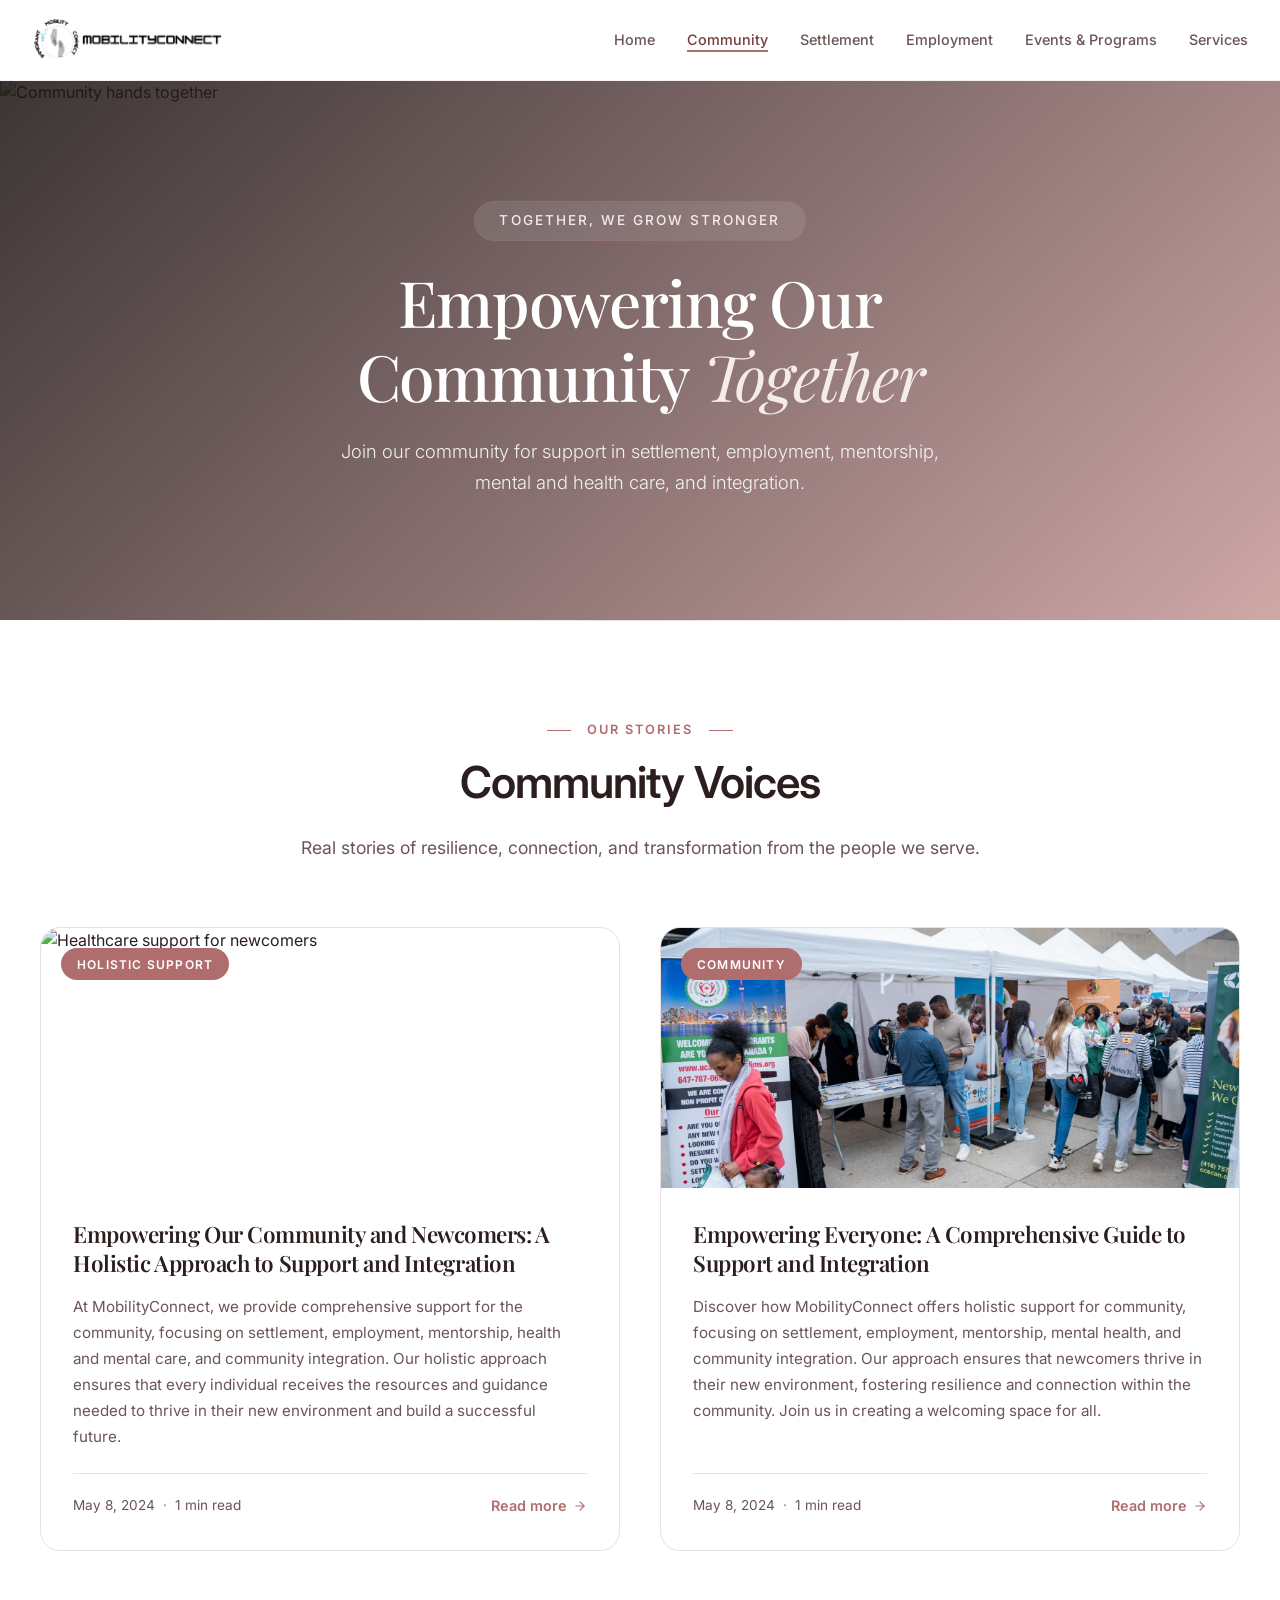
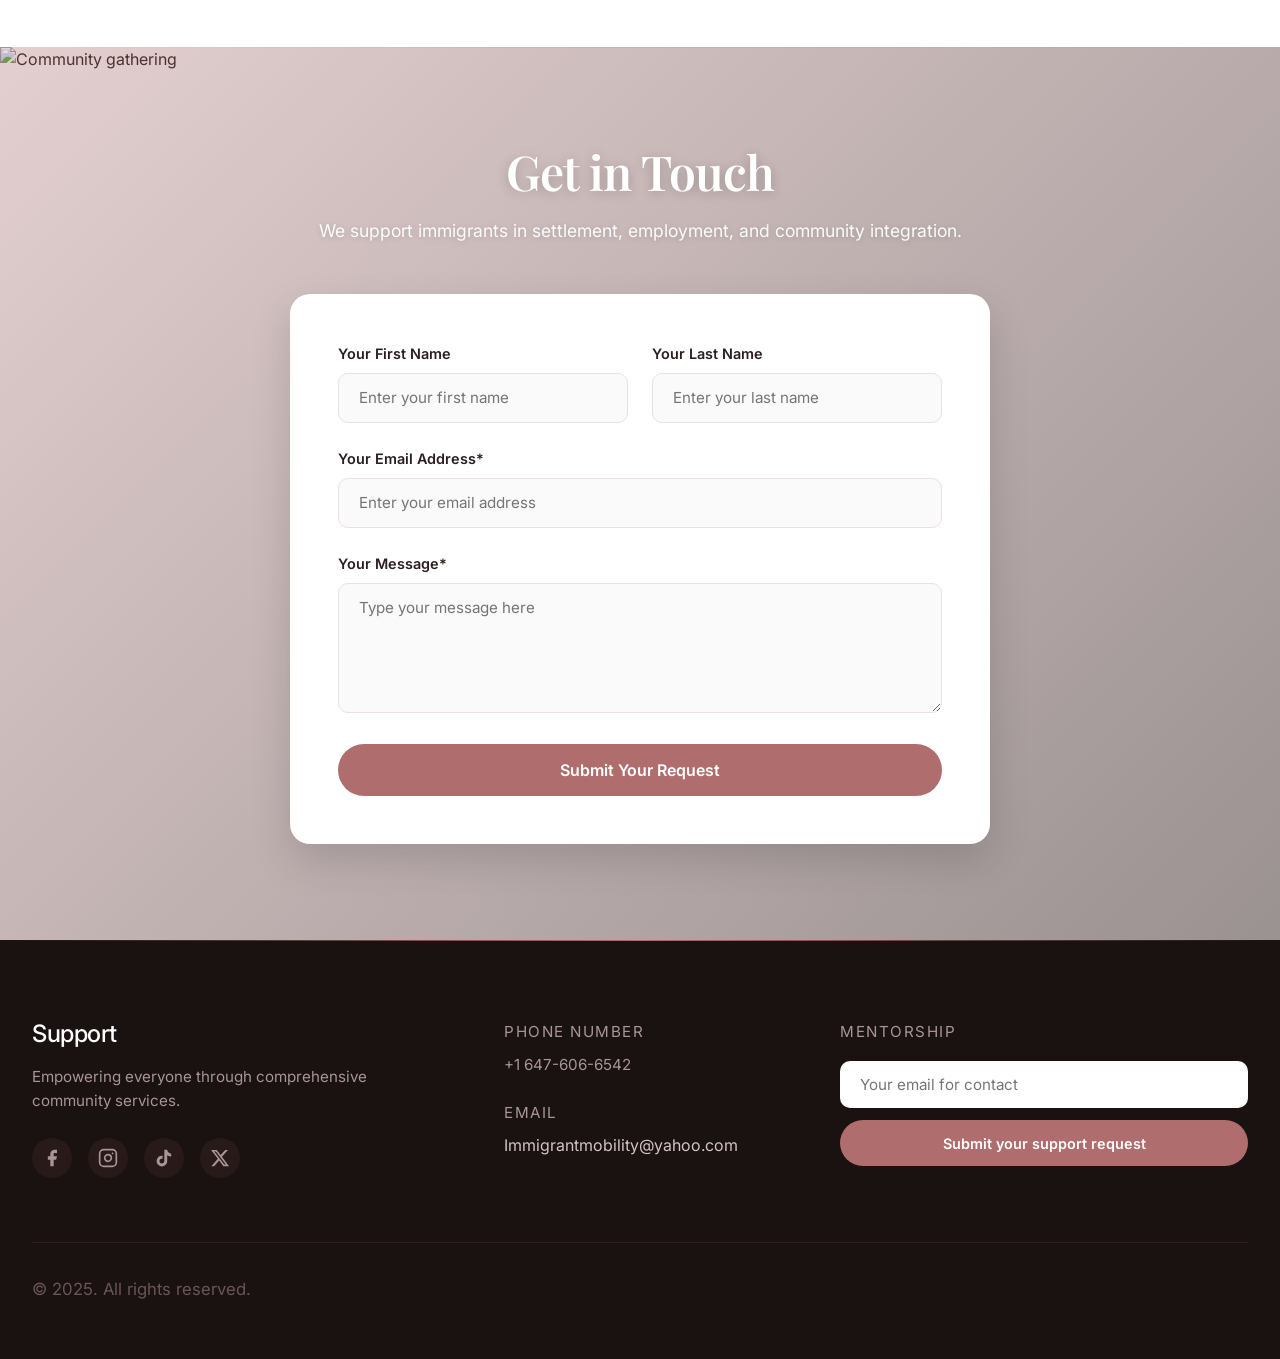
==== commit 3e6b23b6: "Update community.html" ====
--- a/community.html
+++ b/community.html
@@ -549,7 +549,7 @@
                 <!-- Article 2 -->
                 <article class="article-card fade-up delay-2">
                     <div class="article-image-wrapper">
-                        <img src="https://images.unsplash.com/photo-1559027615-cd4628902d4a?q=80&w=1200&auto=format&fit=crop" alt="Community event and support">
+                       <img src="community/photo2.jpg" alt="Healthcare support for newcomers">
                         <span class="article-tag">Community</span>
                     </div>
                     <div class="article-body">
@@ -643,4 +643,4 @@
 
     <script src="migrant.js"></script>
 </body>
-</html>+</html>
--- a/migrant.css
+++ b/migrant.css
@@ -2,8 +2,8 @@
 
 :root {
     --bg-primary: #FFFFFF;
-    --bg-soft: #F9F5F5; /* Pale wine-grey for alternating sections */
-    --bg-warm: #F5F0F0; /* Slightly deeper wine-grey */
+    --bg-soft: #F9F5F5;
+    --bg-warm: #F5F0F0;
     --bg-dark: #1A1111;
     --text-main: #2C1E1E;
     --text-muted: #6B5555;
@@ -19,7 +19,10 @@
     --shadow-sm: 0 2px 8px rgba(176, 109, 109, 0.05);
     --shadow-md: 0 8px 24px rgba(176, 109, 109, 0.08);
     --shadow-lg: 0 16px 40px rgba(176, 109, 109, 0.1);
-    --transition: all 0.4s cubic-bezier(0.4, 0, 0.2, 1);
+    
+    /* Modern, smooth transition */
+    --transition: all 0.4s cubic-bezier(0.16, 1, 0.3, 1); 
+    
     --max-width: 1280px;
     --radius: 20px;
 }
@@ -47,44 +50,12 @@
 .section::before {
     content: '';
     position: absolute;
-    top: 0;
-    left: 0;
-    right: 0;
-    height: 1px;
+    top: 0; left: 0; right: 0; height: 1px;
     background: linear-gradient(90deg, transparent, var(--border), transparent);
 }
 
-.bg-soft { 
-    background: linear-gradient(180deg, var(--bg-soft) 0%, var(--bg-primary) 100%); 
-}
-.bg-soft::before {
-    content: '';
-    position: absolute;
-    top: 0;
-    left: 50%;
-    transform: translateX(-50%);
-    width: 400px;
-    height: 400px;
-    background: radial-gradient(circle, rgba(176, 109, 109, 0.05) 0%, transparent 70%);
-    border-radius: 50%;
-    pointer-events: none;
-}
-
-.bg-warm { 
-    background: linear-gradient(180deg, var(--bg-warm) 0%, var(--bg-primary) 100%); 
-}
-.bg-warm::before {
-    content: '';
-    position: absolute;
-    top: 0;
-    left: 50%;
-    transform: translateX(-50%);
-    width: 500px;
-    height: 500px;
-    background: radial-gradient(circle, rgba(176, 109, 109, 0.04) 0%, transparent 70%);
-    border-radius: 50%;
-    pointer-events: none;
-}
+.bg-soft { background: linear-gradient(180deg, var(--bg-soft) 0%, var(--bg-primary) 100%); }
+.bg-warm { background: linear-gradient(180deg, var(--bg-warm) 0%, var(--bg-primary) 100%); }
 
 .text-center { text-align: center; position: relative; z-index: 1; }
 .subtitle { max-width: 650px; margin: 0 auto 3.5rem auto; font-size: 1.1rem; }
@@ -131,15 +102,7 @@
 
 /* TABS SECTION */
 .info-section { padding: 7rem 0; background: var(--bg-primary); position: relative; }
-.info-section::before {
-    content: '';
-    position: absolute;
-    top: 0;
-    left: 0;
-    right: 0;
-    height: 1px;
-    background: linear-gradient(90deg, transparent, var(--border), transparent);
-}
+.info-section::before { content: ''; position: absolute; top: 0; left: 0; right: 0; height: 1px; background: linear-gradient(90deg, transparent, var(--border), transparent); }
 .section-header { text-align: center; max-width: 700px; margin: 0 auto 4rem auto; }
 .section-label { display: inline-block; font-size: 0.8rem; font-weight: 600; color: var(--wine-main); text-transform: uppercase; letter-spacing: 0.15em; margin-bottom: 1rem; position: relative; padding: 0 1rem; }
 .section-label::before, .section-label::after { content: ''; position: absolute; top: 50%; width: 24px; height: 1px; background: var(--wine-main); }
@@ -175,17 +138,11 @@
     font-size: 0.9rem;
     font-weight: 500;
     color: var(--text-muted);
-    transition: all 0.35s cubic-bezier(0.4, 0, 0.2, 1);
+    transition: var(--transition);
 }
 
 .tab-btn:hover { color: var(--wine-dark); }
-
-.tab-btn.active {
-    color: var(--wine-deep);
-    background: #fff;
-    box-shadow: 0 2px 12px rgba(176, 109, 109, 0.15);
-}
-
+.tab-btn.active { color: var(--wine-deep); background: #fff; box-shadow: 0 2px 12px rgba(176, 109, 109, 0.15); }
 .tab-icon { display: flex; align-items: center; justify-content: center; }
 .tab-icon svg { width: 18px; height: 18px; }
 
@@ -193,9 +150,7 @@
 
 .tab-panel {
     position: absolute;
-    top: 0;
-    left: 0;
-    width: 100%;
+    top: 0; left: 0; width: 100%;
     opacity: 0;
     visibility: hidden;
     transform: translateY(10px);
@@ -209,29 +164,11 @@
     overflow: hidden;
 }
 
-.tab-panel::before {
-    content: '';
-    position: absolute;
-    top: 0; left: 0; right: 0;
-    height: 3px;
-    background: linear-gradient(90deg, var(--wine-main) 0%, var(--wine-light) 100%);
-}
-
-.tab-panel.active {
-    opacity: 1;
-    visibility: visible;
-    transform: translateY(0);
-    position: relative;
-}
-
-.panel-icon {
-    width: 56px; height: 56px;
-    background: rgba(176, 109, 109, 0.12);
-    border-radius: 14px;
-    display: flex; align-items: center; justify-content: center;
-    color: var(--wine-main);
-    margin-bottom: 2rem;
-}
+.tab-panel::before { content: ''; position: absolute; top: 0; left: 0; right: 0; height: 3px; background: linear-gradient(90deg, var(--wine-main) 0%, var(--wine-light) 100%); }
+
+.tab-panel.active { opacity: 1; visibility: visible; transform: translateY(0); position: relative; }
+
+.panel-icon { width: 56px; height: 56px; background: rgba(176, 109, 109, 0.12); border-radius: 14px; display: flex; align-items: center; justify-content: center; color: var(--wine-main); margin-bottom: 2rem; }
 .panel-icon svg { width: 28px; height: 28px; }
 
 .tab-panel h3 { color: #fff; font-size: 2rem; margin-bottom: 0.5rem; font-weight: 600; font-family: 'Playfair Display', serif; }
@@ -244,304 +181,56 @@
 .values-list li strong { color: #fff; display: block; margin-bottom: 0.25rem; font-weight: 600; font-size: 1rem; }
 
 /* SPLIT GRID & IMAGES */
-.split-grid { 
-    display: grid; 
-    grid-template-columns: 1fr 1fr; 
-    gap: 5rem; 
-    align-items: center; 
-    margin: 4rem 0; 
-}
-
-.split-content h2 {
-    font-size: clamp(2rem, 4vw, 2.5rem);
-    margin-bottom: 1.5rem;
-    color: var(--text-main);
-}
-
-.split-content p {
-    color: var(--text-muted);
-    font-size: 1.05rem;
-    line-height: 1.8;
-    margin-bottom: 1.5rem;
-}
-
-.split-content .btn-primary {
-    margin-top: 1rem;
-}
-
-.image-grid { 
-    display: grid; 
-    grid-template-columns: 1fr 1fr; 
-    gap: 1.5rem; 
-    margin: 0; 
-}
-
-.rounded-img { 
-    width: 100%; 
-    border-radius: var(--radius); 
-    object-fit: cover; 
-    transition: var(--transition); 
-    box-shadow: var(--shadow-sm);
-}
-
-.image-grid .rounded-img { 
-    height: 320px; 
-}
-
-.rounded-img:hover { 
-    transform: translateY(-4px);
-    box-shadow: var(--shadow-md); 
-}
+.split-grid { display: grid; grid-template-columns: 1fr 1fr; gap: 5rem; align-items: center; margin: 4rem 0; }
+.split-content h2 { font-size: clamp(2rem, 4vw, 2.5rem); margin-bottom: 1.5rem; color: var(--text-main); }
+.split-content p { color: var(--text-muted); font-size: 1.05rem; line-height: 1.8; margin-bottom: 1.5rem; }
+.split-content .btn-primary { margin-top: 1rem; }
+
+.image-grid { display: grid; grid-template-columns: 1fr 1fr; gap: 1.5rem; margin: 0; }
+.rounded-img { width: 100%; border-radius: var(--radius); object-fit: cover; transition: var(--transition); box-shadow: var(--shadow-sm); }
+.image-grid .rounded-img { height: 320px; }
+.rounded-img:hover { transform: translateY(-4px); box-shadow: var(--shadow-md); }
 
 /* SERVICES */
-.services-grid { 
-    display: grid; 
-    grid-template-columns: repeat(2, 1fr); 
-    gap: 2rem; 
-    margin: 0; 
-}
-
-.modern-card { 
-    background: var(--bg-primary); 
-    padding: 2.5rem 2rem; 
-    border-radius: var(--radius); 
-    border: 1px solid var(--border); 
-    transition: var(--transition); 
-    position: relative; 
-    overflow: hidden;
-}
-
-.modern-card::before {
-    content: '';
-    position: absolute;
-    top: 0;
-    left: 0;
-    width: 100%;
-    height: 3px;
-    background: linear-gradient(90deg, var(--wine-main) 0%, var(--wine-light) 100%);
-    transform: scaleX(0);
-    transform-origin: left;
-    transition: transform 0.4s ease;
-}
-
-.modern-card:hover::before { 
-    transform: scaleX(1); 
-}
-
-.modern-card:hover { 
-    transform: translateY(-4px); 
-    box-shadow: var(--shadow-md); 
-    border-color: var(--wine-main); 
-}
-
-.card-number { 
-    position: absolute; 
-    top: 1.5rem; 
-    right: 1.5rem; 
-    font-size: 2rem; 
-    font-weight: 700; 
-    color: var(--wine-main);
-    opacity: 0.2; 
-    font-family: 'Playfair Display', serif; 
-}
-
-.modern-card h3 { 
-    font-size: 1.35rem; 
-    margin-bottom: 1.25rem; 
-    color: var(--text-main); 
-    padding-right: 3rem;
-}
-
-.modern-card ul { 
-    list-style: none; 
-    padding: 0; 
-}
-
-.modern-card ul li { 
-    position: relative; 
-    padding-left: 1.5rem; 
-    margin-bottom: 0.85rem; 
-    color: var(--text-muted); 
-    font-size: 0.95rem; 
-    line-height: 1.6; 
-}
-
-.modern-card ul li::before { 
-    content: ''; 
-    position: absolute; 
-    left: 0; 
-    top: 10px; 
-    width: 6px; 
-    height: 6px; 
-    border-radius: 50%; 
-    background: var(--wine-main);
-    box-shadow: 0 0 8px rgba(176, 109, 109, 0.4);
-}
+.services-grid { display: grid; grid-template-columns: repeat(2, 1fr); gap: 2rem; margin: 0; }
+.modern-card { background: var(--bg-primary); padding: 2.5rem 2rem; border-radius: var(--radius); border: 1px solid var(--border); transition: var(--transition); position: relative; overflow: hidden; }
+.modern-card::before { content: ''; position: absolute; top: 0; left: 0; width: 100%; height: 3px; background: linear-gradient(90deg, var(--wine-main) 0%, var(--wine-light) 100%); transform: scaleX(0); transform-origin: left; transition: transform 0.4s ease; }
+.modern-card:hover::before { transform: scaleX(1); }
+.modern-card:hover { transform: translateY(-4px); box-shadow: var(--shadow-md); border-color: var(--wine-main); }
+.card-number { position: absolute; top: 1.5rem; right: 1.5rem; font-size: 2rem; font-weight: 700; color: var(--wine-main); opacity: 0.2; font-family: 'Playfair Display', serif; }
+.modern-card h3 { font-size: 1.35rem; margin-bottom: 1.25rem; color: var(--text-main); padding-right: 3rem; }
+.modern-card ul { list-style: none; padding: 0; }
+.modern-card ul li { position: relative; padding-left: 1.5rem; margin-bottom: 0.85rem; color: var(--text-muted); font-size: 0.95rem; line-height: 1.6; }
+.modern-card ul li::before { content: ''; position: absolute; left: 0; top: 10px; width: 6px; height: 6px; border-radius: 50%; background: var(--wine-main); box-shadow: 0 0 8px rgba(176, 109, 109, 0.4); }
 
 /* CONTACT SECTION */
 .contact-section { padding: 7rem 0; background: var(--bg-warm); position: relative; }
-.contact-section::before {
-    content: '';
-    position: absolute;
-    top: 0;
-    left: 0;
-    right: 0;
-    height: 1px;
-    background: linear-gradient(90deg, transparent, var(--border), transparent);
-}
+.contact-section::before { content: ''; position: absolute; top: 0; left: 0; right: 0; height: 1px; background: linear-gradient(90deg, transparent, var(--border), transparent); }
 .contact-header { text-align: center; max-width: 700px; margin: 0 auto 4rem auto; }
 .contact-header h2 { font-size: clamp(2rem, 4vw, 2.75rem); margin-bottom: 1rem; }
 .contact-header p { font-size: 1.1rem; color: var(--text-muted); }
-
-.contact-grid {
-    display: grid;
-    grid-template-columns: 1fr 1.3fr;
-    gap: 3rem;
-    align-items: stretch;
-    max-width: 1100px;
-    margin: 0 auto;
-}
-
-.contact-form-card {
-    background: var(--wine-light);
-    padding: 3rem;
-    border-radius: var(--radius);
-    width: 100%;
-    min-width: 0;
-}
-
-.form-group { 
-    margin-bottom: 1.5rem; 
-    width: 100%;
-}
-
-.form-group label {
-    display: block;
-    font-size: 0.95rem;
-    font-weight: 600;
-    color: var(--text-main);
-    margin-bottom: 0.6rem;
-}
-
-.form-group input,
-.form-group textarea {
-    width: 100%;
-    padding: 1rem 1.25rem;
-    font-size: 1rem;
-    font-family: 'Inter', sans-serif;
-    border: none;
-    border-radius: 10px;
-    background: #fff;
-    color: var(--text-main);
-    transition: var(--transition);
-    box-sizing: border-box;
-}
-
-.form-group input:focus,
-.form-group textarea:focus {
-    outline: none;
-    box-shadow: 0 0 0 3px rgba(176, 109, 109, 0.2);
-}
-
-.form-group textarea { 
-    min-height: 140px; 
-    resize: vertical; 
-}
-
-.submit-btn {
-    width: 100%;
-    padding: 1.1rem 2rem;
-    background: var(--wine-main);
-    color: #fff;
-    border: none;
-    border-radius: 50px;
-    font-size: 1rem;
-    font-weight: 600;
-    font-family: 'Inter', sans-serif;
-    cursor: pointer;
-    transition: var(--transition);
-    white-space: nowrap;
-}
-
-.submit-btn:hover {
-    background: var(--wine-hover);
-    transform: translateY(-2px);
-    box-shadow: 0 8px 24px rgba(176, 109, 109, 0.3);
-}
-
-.form-success {
-    display: none;
-    margin-top: 1rem;
-    padding: 1rem;
-    background: rgba(255,255,255,0.5);
-    border-radius: 10px;
-    text-align: center;
-    color: var(--wine-deep);
-    font-weight: 500;
-}
+.contact-grid { display: grid; grid-template-columns: 1fr 1.3fr; gap: 3rem; align-items: stretch; max-width: 1100px; margin: 0 auto; }
+.contact-form-card { background: var(--wine-light); padding: 3rem; border-radius: var(--radius); width: 100%; min-width: 0; }
+.form-group { margin-bottom: 1.5rem; width: 100%; }
+.form-group label { display: block; font-size: 0.95rem; font-weight: 600; color: var(--text-main); margin-bottom: 0.6rem; }
+.form-group input, .form-group textarea { width: 100%; padding: 1rem 1.25rem; font-size: 1rem; font-family: 'Inter', sans-serif; border: none; border-radius: 10px; background: #fff; color: var(--text-main); transition: var(--transition); box-sizing: border-box; }
+.form-group input:focus, .form-group textarea:focus { outline: none; box-shadow: 0 0 0 3px rgba(176, 109, 109, 0.2); }
+.form-group textarea { min-height: 140px; resize: vertical; }
+.submit-btn { width: 100%; padding: 1.1rem 2rem; background: var(--wine-main); color: #fff; border: none; border-radius: 50px; font-size: 1rem; font-weight: 600; font-family: 'Inter', sans-serif; cursor: pointer; transition: var(--transition); white-space: nowrap; }
+.submit-btn:hover { background: var(--wine-hover); transform: translateY(-2px); box-shadow: 0 8px 24px rgba(176, 109, 109, 0.3); }
+.form-success { display: none; margin-top: 1rem; padding: 1rem; background: rgba(255,255,255,0.5); border-radius: 10px; text-align: center; color: var(--wine-deep); font-weight: 500; }
 
 /* Contact Image Card */
-.contact-image-card {
-    position: relative;
-    border-radius: var(--radius);
-    overflow: hidden;
-    box-shadow: var(--shadow-md);
-    background: #e8e8e8;
-    min-height: 550px;
-}
-
-.contact-image-card img {
-    position: absolute;
-    top: 0;
-    left: 0;
-    width: 100%;
-    height: 100%;
-    object-fit: cover;
-    display: block;
-    transition: transform 0.6s ease;
-}
-
-.contact-image-card:hover img {
-    transform: scale(1.05);
-}
-
-.contact-image-overlay {
-    position: absolute;
-    bottom: 0;
-    left: 0;
-    right: 0;
-    padding: 2.5rem 2rem;
-    background: linear-gradient(to top, rgba(26, 17, 17, 0.9) 0%, rgba(26, 17, 17, 0.5) 60%, transparent 100%);
-    color: #fff;
-    z-index: 2;
-}
-
-.contact-image-overlay h4 {
-    font-size: 1.35rem;
-    font-weight: 600;
-    margin-bottom: 0.35rem;
-    color: #fff;
-    font-family: 'Playfair Display', serif;
-}
-
-.contact-image-overlay p {
-    font-size: 0.95rem;
-    color: rgba(255,255,255,0.9);
-    margin: 0;
-    line-height: 1.5;
-}
+.contact-image-card { position: relative; border-radius: var(--radius); overflow: hidden; box-shadow: var(--shadow-md); background: #e8e8e8; min-height: 550px; }
+.contact-image-card img { position: absolute; top: 0; left: 0; width: 100%; height: 100%; object-fit: cover; display: block; transition: transform 0.6s ease; }
+.contact-image-card:hover img { transform: scale(1.05); }
+.contact-image-overlay { position: absolute; bottom: 0; left: 0; right: 0; padding: 2.5rem 2rem; background: linear-gradient(to top, rgba(26, 17, 17, 0.9) 0%, rgba(26, 17, 17, 0.5) 60%, transparent 100%); color: #fff; z-index: 2; }
+.contact-image-overlay h4 { font-size: 1.35rem; font-weight: 600; margin-bottom: 0.35rem; color: #fff; font-family: 'Playfair Display', serif; }
+.contact-image-overlay p { font-size: 0.95rem; color: rgba(255,255,255,0.9); margin: 0; line-height: 1.5; }
 
 /* FOOTER */
 .footer { background: var(--bg-dark); color: #A89595; padding: 5rem 0 2rem; position: relative; }
-.footer::before {
-    content: '';
-    position: absolute;
-    top: 0;
-    left: 0;
-    right: 0;
-    height: 1px;
-    background: linear-gradient(90deg, transparent, var(--wine-main), transparent);
-}
+.footer::before { content: ''; position: absolute; top: 0; left: 0; right: 0; height: 1px; background: linear-gradient(90deg, transparent, var(--wine-main), transparent); }
 .footer-grid { display: grid; grid-template-columns: 1.5fr 1fr 1.5fr; gap: 4rem; margin-bottom: 4rem; }
 .footer-col h4 { color: #fff; font-size: 1.5rem; margin-bottom: 1rem; font-weight: 500; }
 .footer-col p { color: #A89595; font-size: 0.95rem; line-height: 1.6; margin-bottom: 1rem; }
@@ -549,751 +238,209 @@
 .footer-info { color: #D5C4C4; font-size: 1rem; }
 .footer-link { color: #D5C4C4; text-decoration: none; transition: var(--transition); }
 .footer-link:hover { color: var(--wine-light); }
-
 .social-links { display: flex; gap: 1rem; margin-top: 1.5rem; }
 .social-links a { color: #A89595; transition: var(--transition); display: flex; align-items: center; justify-content: center; width: 40px; height: 40px; border-radius: 50%; background: rgba(176, 109, 109, 0.1); }
 .social-links a:hover { color: #fff; background: rgba(176, 109, 109, 0.25); transform: translateY(-2px); }
-
 .newsletter-form { display: flex; flex-direction: column; gap: 0.75rem; margin-top: 1rem; }
-.newsletter-form input {
-    padding: 0.9rem 1.25rem;
-    border: none;
-    border-radius: 10px;
-    font-size: 0.95rem;
-    font-family: 'Inter', sans-serif;
-    background: #fff;
-    color: var(--text-main);
-}
+.newsletter-form input { padding: 0.9rem 1.25rem; border: none; border-radius: 10px; font-size: 0.95rem; font-family: 'Inter', sans-serif; background: #fff; color: var(--text-main); }
 .newsletter-form input:focus { outline: none; box-shadow: 0 0 0 3px rgba(176, 109, 109, 0.2); }
-.newsletter-form button {
-    padding: 0.9rem 1.5rem;
-    background: var(--wine-main);
-    color: #fff;
-    border: none;
-    border-radius: 50px;
-    font-size: 0.9rem;
-    font-weight: 600;
-    font-family: 'Inter', sans-serif;
-    cursor: pointer;
-    transition: var(--transition);
-}
+.newsletter-form button { padding: 0.9rem 1.5rem; background: var(--wine-main); color: #fff; border: none; border-radius: 50px; font-size: 0.9rem; font-weight: 600; font-family: 'Inter', sans-serif; cursor: pointer; transition: var(--transition); }
 .newsletter-form button:hover { background: var(--wine-hover); transform: translateY(-2px); box-shadow: 0 8px 24px rgba(176, 109, 109, 0.3); }
-
 .footer-bottom { border-top: 1px solid rgba(176, 109, 109, 0.15); padding-top: 2rem; text-align: left; font-size: 0.85rem; color: #6B5555; }
 
 /* ANIMATIONS */
-.fade-up { opacity: 0; transform: translateY(24px); transition: opacity 0.8s ease, transform 0.8s cubic-bezier(0.4, 0, 0.2, 1); }
+.fade-up { opacity: 0; transform: translateY(24px); transition: opacity 0.8s ease, transform 0.8s cubic-bezier(0.16, 1, 0.3, 1); }
 .fade-up.visible { opacity: 1; transform: translateY(0); }
 .delay-1 { transition-delay: 0.1s; }
 .delay-2 { transition-delay: 0.2s; }
 .delay-3 { transition-delay: 0.3s; }
 .delay-4 { transition-delay: 0.4s; }
 
-/* RESPONSIVE */
+/* =========================================
+   COMMUNITY PAGE - CLEAN & PROPER
+   ========================================= */
+.page-hero { position: relative; min-height: 60vh; display: flex; align-items: center; justify-content: center; overflow: hidden; margin-top: 80px; }
+.hero-background { position: absolute; inset: 0; z-index: 0; }
+.hero-image { width: 100%; height: 100%; object-fit: cover; animation: slowZoom 30s ease-in-out infinite alternate; }
+.hero-overlay { position: absolute; inset: 0; background: linear-gradient(135deg, rgba(26, 17, 17, 0.85) 0%, rgba(176, 109, 109, 0.6) 100%); }
+.hero-content-container { position: relative; z-index: 2; width: 100%; padding: 4rem 2rem; }
+.hero-text { max-width: 800px; margin: 0 auto; text-align: center; color: #fff; }
+.hero-label { display: inline-block; font-size: 0.85rem; font-weight: 500; color: var(--wine-light); text-transform: uppercase; letter-spacing: 0.15em; margin-bottom: 1.5rem; padding: 0.5rem 1.5rem; background: rgba(255,255,255,0.1); backdrop-filter: blur(10px); border-radius: 50px; border: 1px solid rgba(176, 109, 109, 0.3); }
+.hero-text h1 { font-family: 'Playfair Display', serif; font-size: clamp(2.5rem, 5vw, 4rem); font-weight: 500; color: #fff; line-height: 1.15; margin-bottom: 1.5rem; }
+.hero-text h1 em { font-style: italic; color: var(--wine-light); font-weight: 400; }
+.hero-text p { font-size: 1.15rem; color: rgba(255, 255, 255, 0.9); line-height: 1.7; max-width: 650px; margin: 0 auto; font-weight: 300; }
+
+.articles-section { padding: 6rem 0; background: var(--bg-primary); position: relative; }
+.articles-section::before { content: ''; position: absolute; top: 0; left: 0; right: 0; height: 1px; background: linear-gradient(90deg, transparent, var(--border), transparent); }
+.articles-section .section-header { text-align: center; max-width: 700px; margin: 0 auto 4rem auto; }
+.articles-section .section-label { display: inline-block; font-size: 0.8rem; font-weight: 600; color: var(--wine-main); text-transform: uppercase; letter-spacing: 0.15em; margin-bottom: 1rem; position: relative; padding: 0 1rem; }
+.articles-section .section-label::before, .articles-section .section-label::after { content: ''; position: absolute; top: 50%; width: 24px; height: 1px; background: var(--wine-main); }
+.articles-section .section-label::before { left: -24px; }
+.articles-section .section-label::after { right: -24px; }
+.articles-section .section-subtitle { font-size: 1.1rem; margin-bottom: 0; color: var(--text-muted); }
+.articles-grid { display: grid; grid-template-columns: repeat(2, 1fr); gap: 2.5rem; max-width: 1200px; margin: 0 auto; }
+.article-card { background: var(--bg-primary); border-radius: var(--radius); overflow: hidden; border: 1px solid var(--border); transition: var(--transition); display: flex; flex-direction: column; }
+.article-card:hover { transform: translateY(-8px); box-shadow: var(--shadow-lg); border-color: var(--wine-main); }
+.article-image-wrapper { position: relative; height: 260px; overflow: hidden; }
+.article-image-wrapper img { width: 100%; height: 100%; object-fit: cover; transition: transform 0.8s cubic-bezier(0.16, 1, 0.3, 1); }
+.article-card:hover .article-image-wrapper img { transform: scale(1.08); }
+.article-tag { position: absolute; top: 1.25rem; left: 1.25rem; padding: 0.4rem 1rem; background: var(--wine-main); color: #fff; font-size: 0.75rem; font-weight: 600; text-transform: uppercase; letter-spacing: 0.1em; border-radius: 50px; z-index: 2; }
+.article-body { padding: 2rem; display: flex; flex-direction: column; flex-grow: 1; }
+.article-body h3 { font-family: 'Playfair Display', serif; font-size: 1.4rem; font-weight: 600; color: var(--text-main); line-height: 1.3; margin-bottom: 1rem; }
+.article-body p { color: var(--text-muted); font-size: 0.95rem; line-height: 1.7; margin-bottom: 1.5rem; flex-grow: 1; }
+.article-footer { display: flex; align-items: center; justify-content: space-between; padding-top: 1.25rem; border-top: 1px solid var(--border); }
+.article-meta { display: flex; align-items: center; gap: 0.5rem; font-size: 0.85rem; color: var(--text-muted); }
+.meta-dot { color: var(--wine-main); }
+.read-more { color: var(--wine-main); text-decoration: none; font-weight: 600; font-size: 0.9rem; display: inline-flex; align-items: center; gap: 0.35rem; transition: var(--transition); }
+.read-more:hover { color: var(--wine-hover); gap: 0.6rem; }
+
+.contact-section { position: relative; padding: 6rem 0; overflow: hidden; }
+.contact-background { position: absolute; inset: 0; z-index: 0; }
+.contact-image { width: 100%; height: 100%; object-fit: cover; }
+.contact-overlay { position: absolute; inset: 0; background: linear-gradient(135deg, rgba(26, 17, 17, 0.92) 0%, rgba(74, 32, 32, 0.88) 100%); }
+.contact-container { position: relative; z-index: 2; }
+.contact-header { text-align: center; max-width: 700px; margin: 0 auto 3rem auto; }
+.contact-header h2 { font-family: 'Playfair Display', serif; font-size: clamp(2rem, 4vw, 3rem); color: #fff; margin-bottom: 1rem; }
+.contact-header p { color: rgba(255, 255, 255, 0.85); font-size: 1.1rem; }
+.contact-form-card { max-width: 700px; margin: 0 auto; background: var(--bg-primary); padding: 3rem; border-radius: var(--radius); box-shadow: var(--shadow-lg); }
+.form-row { display: grid; grid-template-columns: 1fr 1fr; gap: 1.5rem; }
+.contact-form-card .form-group { margin-bottom: 1.5rem; }
+.contact-form-card .form-group label { display: block; font-size: 0.9rem; font-weight: 600; color: var(--text-main); margin-bottom: 0.5rem; }
+.contact-form-card .form-group input, .contact-form-card .form-group textarea { width: 100%; padding: 0.9rem 1.25rem; font-size: 0.95rem; font-family: 'Inter', sans-serif; border: 1px solid var(--border); border-radius: 10px; background: var(--bg-primary); color: var(--text-main); transition: var(--transition); box-sizing: border-box; }
+.contact-form-card .form-group input:focus, .contact-form-card .form-group textarea:focus { outline: none; border-color: var(--wine-main); box-shadow: 0 0 0 3px rgba(176, 109, 109, 0.15); }
+.contact-form-card .form-group textarea { min-height: 130px; resize: vertical; }
+.contact-form-card .submit-btn { width: 100%; padding: 1rem 2rem; background: var(--wine-main); color: #fff; border: none; border-radius: 50px; font-size: 1rem; font-weight: 600; font-family: 'Inter', sans-serif; cursor: pointer; transition: var(--transition); }
+.contact-form-card .submit-btn:hover { background: var(--wine-hover); transform: translateY(-2px); box-shadow: 0 8px 24px rgba(176, 109, 109, 0.3); }
+.contact-form-card .form-success { display: none; margin-top: 1rem; padding: 1rem; background: var(--wine-light); border-radius: 10px; text-align: center; color: var(--wine-deep); font-weight: 500; }
+
+/* Location Section */
+.location-section { padding: 8rem 0; background: linear-gradient(180deg, #FFFFFF 0%, #F9F5F5 50%, #FFFFFF 100%); position: relative; overflow: hidden; }
+.location-section::before { content: ''; position: absolute; top: 0; left: 0; right: 0; height: 1px; background: linear-gradient(90deg, transparent, #EBE0E0, transparent); }
+.location-header { text-align: center; max-width: 700px; margin: 0 auto 5rem auto; }
+.location-label { display: inline-block; font-size: 0.75rem; font-weight: 700; color: #B06D6D; text-transform: uppercase; letter-spacing: 0.2em; margin-bottom: 1.5rem; padding: 0.6rem 1.5rem; background: rgba(176, 109, 109, 0.1); border-radius: 50px; border: 1px solid rgba(176, 109, 109, 0.2); }
+.location-header h2 { font-family: 'Playfair Display', serif; font-size: clamp(2.5rem, 5vw, 3.5rem); color: #2C1E1E; margin-bottom: 1.5rem; letter-spacing: -0.02em; }
+.location-header p { color: #6B5555; font-size: 1.1rem; line-height: 1.7; }
+.location-grid { display: grid; grid-template-columns: 1fr 1.2fr; gap: 4rem; max-width: 1200px; margin: 0 auto; align-items: center; }
+.location-info { display: flex; flex-direction: column; gap: 2rem; }
+.info-cards-grid { display: grid; grid-template-columns: repeat(2, 1fr); gap: 1.5rem; }
+.info-card { display: flex; align-items: flex-start; gap: 1rem; padding: 1.75rem; background: #FFFFFF; border-radius: 16px; border: 1px solid #F0E6E6; transition: var(--transition); }
+.info-card:hover { transform: translateY(-4px); border-color: rgba(176, 109, 109, 0.3); box-shadow: 0 12px 32px rgba(176, 109, 109, 0.1); }
+.info-icon { width: 48px; height: 48px; background: linear-gradient(135deg, rgba(176, 109, 109, 0.15) 0%, rgba(176, 109, 109, 0.05) 100%); border-radius: 12px; display: flex; align-items: center; justify-content: center; color: #B06D6D; flex-shrink: 0; }
+.info-content h4 { font-size: 0.7rem; font-weight: 700; color: #B06D6D; text-transform: uppercase; letter-spacing: 0.15em; margin-bottom: 0.5rem; }
+.info-content p { color: #2C1E1E; font-size: 0.95rem; line-height: 1.5; margin: 0; font-weight: 500; }
+.directions-btn { display: inline-flex; align-items: center; justify-content: center; gap: 0.75rem; padding: 1.1rem 2.5rem; background: linear-gradient(135deg, #B06D6D 0%, #965353 100%); color: #fff; text-decoration: none; border-radius: 50px; font-weight: 600; font-size: 0.95rem; transition: var(--transition); box-shadow: 0 8px 24px rgba(176, 109, 109, 0.3); align-self: flex-start; }
+.directions-btn:hover { transform: translateY(-3px); box-shadow: 0 12px 32px rgba(176, 109, 109, 0.4); gap: 1rem; }
+.directions-btn svg { transition: transform 0.4s ease; }
+.directions-btn:hover svg { transform: translateX(4px); }
+.location-map { position: relative; }
+.map-container { position: relative; border-radius: 24px; overflow: hidden; box-shadow: 0 30px 80px rgba(176, 109, 109, 0.15); border: 1px solid #F0E6E6; height: 550px; background: #F9F5F5; }
+.map-badge { position: absolute; top: 1.5rem; left: 1.5rem; display: flex; align-items: center; gap: 0.5rem; padding: 0.7rem 1.25rem; background: rgba(255, 255, 255, 0.95); backdrop-filter: blur(10px); border-radius: 50px; font-size: 0.85rem; font-weight: 600; color: #B06D6D; z-index: 10; box-shadow: 0 4px 16px rgba(0,0,0,0.1); }
+.map-badge svg { width: 16px; height: 16px; color: #B06D6D; }
+.map-container iframe { width: 100%; height: 100%; border: 0; filter: grayscale(15%) contrast(1.05) saturate(0.9); transition: filter 0.5s ease; }
+.map-container:hover iframe { filter: grayscale(0%) contrast(1.1) saturate(1); }
+
+/* =========================================
+   RESPONSIVE (CONSOLIDATED)
+   ========================================= */
 @media (max-width: 1024px) {
-    .services-grid { grid-template-columns: 1fr; }
+    .services-grid, .articles-grid, .intro-grid, .skills-grid, .help-grid { grid-template-columns: 1fr; }
     .split-grid { gap: 3rem; }
     .contact-grid { grid-template-columns: 1fr; }
     .contact-image-card { min-height: 400px; }
     .footer-grid { grid-template-columns: 1fr 1fr; gap: 3rem; }
-}
+    .location-grid { grid-template-columns: 1fr; gap: 3rem; }
+    .info-cards-grid { grid-template-columns: 1fr; }
+    .map-container { height: 450px; }
+}
+
 @media (max-width: 768px) {
-    .nav-container { flex-direction: column; height: auto; padding: 1rem; gap: 1rem; }
-    .nav-links { flex-wrap: wrap; justify-content: center; gap: 1rem; }
+    /* --- MODERN MOBILE HEADER & SWIPEABLE NAV --- */
+    .header { position: fixed; background: rgba(255,255,255,0.98); }
+    .nav-container { flex-direction: column; height: auto; padding: 0.75rem 0 0 0; gap: 0.5rem; }
+    .logo-image { height: 36px; }
+    
+    .nav-links { 
+        display: flex; 
+        flex-wrap: nowrap; 
+        overflow-x: auto; 
+        justify-content: flex-start;
+        gap: 0.5rem; 
+        padding: 0.5rem 1rem 0.75rem 1rem; 
+        width: 100vw;
+        -webkit-overflow-scrolling: touch; 
+        scrollbar-width: none; 
+        
+        /* Adds a fade on the right side to show there are more links */
+        -webkit-mask-image: linear-gradient(to right, black 85%, transparent 100%);
+        mask-image: linear-gradient(to right, black 85%, transparent 100%);
+    }
+    .nav-links::-webkit-scrollbar { display: none; }
+    
+    .nav-links a { 
+        white-space: nowrap; 
+        font-size: 0.85rem; 
+        padding: 0.5rem 1rem; 
+        border-radius: 50px; /* Modern pill shape */
+        color: var(--text-muted);
+        transition: all 0.3s ease;
+    }
+    
+    .nav-links a::after { display: none; } /* Hides the underline on mobile */
+    
+    .nav-links a.active { 
+        background: var(--wine-light); 
+        color: var(--wine-deep); 
+        font-weight: 600;
+    }
+
+    /* --- FIX FOR HOME HERO SPACING --- */
+    .hero {
+        min-height: 100vh;
+        padding-top: 140px; 
+        padding-bottom: 80px;
+        align-items: center; 
+    }
+    .hero-title { font-size: 2rem; line-height: 1.2; }
+    .hero-description { font-size: 1rem; margin-bottom: 2rem; }
+    .hero-eyebrow { margin-bottom: 1.5rem; }
+    .hero-cta { flex-direction: column; gap: 1rem; width: 100%; }
+    .hero-cta a { width: 100%; justify-content: center; }
+    .hero-scroll { display: none; }
+
+    /* --- MODERN TAB GRID (2x2 with Text & Icons) --- */
+    .tab-bar { display: grid; grid-template-columns: 1fr 1fr; gap: 1rem; background: transparent; border: none; padding: 0; margin-bottom: 2rem; }
+    .tab-btn { flex-direction: column; background: var(--bg-soft); border: 1px solid var(--border); padding: 1.25rem 0.5rem; border-radius: 14px; gap: 0.5rem; font-size: 0.9rem; font-weight: 600; color: var(--text-muted); }
+    .tab-btn.active { background: var(--bg-primary); border-color: var(--wine-main); box-shadow: 0 6px 20px rgba(176, 109, 109, 0.15); color: var(--wine-dark); transform: translateY(-2px); }
+    .tab-label { display: block; } 
+    .tab-icon svg { width: 22px; height: 22px; }
+    .tab-panel { padding: 2.5rem 1.5rem; }
+    .tab-panel h3 { font-size: 1.5rem; }
+    .tab-content-wrapper { min-height: 500px; }
+
+    /* --- GENERAL MOBILE SPACING --- */
     .split-grid, .image-grid { grid-template-columns: 1fr; gap: 2rem; }
-    .hero { min-height: 600px; }
     .section { padding: 5rem 0; }
     .image-grid .rounded-img { height: 280px; }
     .section-label::before, .section-label::after { display: none; }
-    .hero-title { font-size: 2rem; }
-    .hero-description { font-size: 1rem; }
-    .hero-cta { flex-direction: column; align-items: center; }
-    .hero-scroll { display: none; }
-    
-    .tab-bar { flex-wrap: wrap; gap: 0.25rem; }
-    .tab-btn { flex: 1 1 calc(50% - 0.25rem); padding: 0.75rem; font-size: 0.85rem; }
-    .tab-label { display: none; }
-    .tab-btn { justify-content: center; }
-    .tab-panel { padding: 2.5rem 1.75rem; }
-    .tab-panel h3 { font-size: 1.75rem; }
-    .tab-content-wrapper { min-height: 500px; }
-    
     .contact-form-card { padding: 2rem 1.5rem; }
     .footer-grid { grid-template-columns: 1fr; gap: 2.5rem; }
-/* =========================================
-   COMMUNITY PAGE - CLEAN & PROPER
-   ========================================= */
-
-/* Page Hero */
-.page-hero {
-    position: relative;
-    min-height: 60vh;
-    display: flex;
-    align-items: center;
-    justify-content: center;
-    overflow: hidden;
-    margin-top: 80px;
-}
-
-.hero-background {
-    position: absolute;
-    inset: 0;
-    z-index: 0;
-}
-
-.hero-image {
-    width: 100%;
-    height: 100%;
-    object-fit: cover;
-    animation: slowZoom 30s ease-in-out infinite alternate;
-}
-
-.hero-overlay {
-    position: absolute;
-    inset: 0;
-    background: linear-gradient(135deg, rgba(26, 17, 17, 0.85) 0%, rgba(176, 109, 109, 0.6) 100%);
-}
-
-.hero-content-container {
-    position: relative;
-    z-index: 2;
-    width: 100%;
-    padding: 4rem 2rem;
-}
-
-.hero-text {
-    max-width: 800px;
-    margin: 0 auto;
-    text-align: center;
-    color: #fff;
-}
-
-.hero-label {
-    display: inline-block;
-    font-size: 0.85rem;
-    font-weight: 500;
-    color: var(--wine-light);
-    text-transform: uppercase;
-    letter-spacing: 0.15em;
-    margin-bottom: 1.5rem;
-    padding: 0.5rem 1.5rem;
-    background: rgba(255,255,255,0.1);
-    backdrop-filter: blur(10px);
-    border-radius: 50px;
-    border: 1px solid rgba(176, 109, 109, 0.3);
-}
-
-.hero-text h1 {
-    font-family: 'Playfair Display', serif;
-    font-size: clamp(2.5rem, 5vw, 4rem);
-    font-weight: 500;
-    color: #fff;
-    line-height: 1.15;
-    margin-bottom: 1.5rem;
-}
-
-.hero-text h1 em {
-    font-style: italic;
-    color: var(--wine-light);
-    font-weight: 400;
-}
-
-.hero-text p {
-    font-size: 1.15rem;
-    color: rgba(255, 255, 255, 0.9);
-    line-height: 1.7;
-    max-width: 650px;
-    margin: 0 auto;
-    font-weight: 300;
-}
-
-/* Articles Section */
-.articles-section {
-    padding: 6rem 0;
-    background: var(--bg-primary);
-    position: relative;
-}
-
-.articles-section::before {
-    content: '';
-    position: absolute;
-    top: 0;
-    left: 0;
-    right: 0;
-    height: 1px;
-    background: linear-gradient(90deg, transparent, var(--border), transparent);
-}
-
-.articles-section .section-header {
-    text-align: center;
-    max-width: 700px;
-    margin: 0 auto 4rem auto;
-}
-
-.articles-section .section-label {
-    display: inline-block;
-    font-size: 0.8rem;
-    font-weight: 600;
-    color: var(--wine-main);
-    text-transform: uppercase;
-    letter-spacing: 0.15em;
-    margin-bottom: 1rem;
-    position: relative;
-    padding: 0 1rem;
-}
-
-.articles-section .section-label::before,
-.articles-section .section-label::after {
-    content: '';
-    position: absolute;
-    top: 50%;
-    width: 24px;
-    height: 1px;
-    background: var(--wine-main);
-}
-
-.articles-section .section-label::before { left: -24px; }
-.articles-section .section-label::after { right: -24px; }
-
-.articles-section .section-subtitle {
-    font-size: 1.1rem;
-    margin-bottom: 0;
-    color: var(--text-muted);
-}
-
-.articles-grid {
-    display: grid;
-    grid-template-columns: repeat(2, 1fr);
-    gap: 2.5rem;
-    max-width: 1200px;
-    margin: 0 auto;
-}
-
-.article-card {
-    background: var(--bg-primary);
-    border-radius: var(--radius);
-    overflow: hidden;
-    border: 1px solid var(--border);
-    transition: var(--transition);
-    display: flex;
-    flex-direction: column;
-}
-
-.article-card:hover {
-    transform: translateY(-8px);
-    box-shadow: var(--shadow-lg);
-    border-color: var(--wine-main);
-}
-
-.article-image-wrapper {
-    position: relative;
-    height: 260px;
-    overflow: hidden;
-}
-
-.article-image-wrapper img {
-    width: 100%;
-    height: 100%;
-    object-fit: cover;
-    transition: transform 0.8s cubic-bezier(0.4, 0, 0.2, 1);
-}
-
-.article-card:hover .article-image-wrapper img {
-    transform: scale(1.08);
-}
-
-.article-tag {
-    position: absolute;
-    top: 1.25rem;
-    left: 1.25rem;
-    padding: 0.4rem 1rem;
-    background: var(--wine-main);
-    color: #fff;
-    font-size: 0.75rem;
-    font-weight: 600;
-    text-transform: uppercase;
-    letter-spacing: 0.1em;
-    border-radius: 50px;
-    z-index: 2;
-}
-
-.article-body {
-    padding: 2rem;
-    display: flex;
-    flex-direction: column;
-    flex-grow: 1;
-}
-
-.article-body h3 {
-    font-family: 'Playfair Display', serif;
-    font-size: 1.4rem;
-    font-weight: 600;
-    color: var(--text-main);
-    line-height: 1.3;
-    margin-bottom: 1rem;
-}
-
-.article-body p {
-    color: var(--text-muted);
-    font-size: 0.95rem;
-    line-height: 1.7;
-    margin-bottom: 1.5rem;
-    flex-grow: 1;
-}
-
-.article-footer {
-    display: flex;
-    align-items: center;
-    justify-content: space-between;
-    padding-top: 1.25rem;
-    border-top: 1px solid var(--border);
-}
-
-.article-meta {
-    display: flex;
-    align-items: center;
-    gap: 0.5rem;
-    font-size: 0.85rem;
-    color: var(--text-muted);
-}
-
-.meta-dot {
-    color: var(--wine-main);
-}
-
-.read-more {
-    color: var(--wine-main);
-    text-decoration: none;
-    font-weight: 600;
-    font-size: 0.9rem;
-    display: inline-flex;
-    align-items: center;
-    gap: 0.35rem;
-    transition: var(--transition);
-}
-
-.read-more:hover {
-    color: var(--wine-hover);
-    gap: 0.6rem;
-}
-
-/* Contact Section */
-.contact-section {
-    position: relative;
-    padding: 6rem 0;
-    overflow: hidden;
-}
-
-.contact-background {
-    position: absolute;
-    inset: 0;
-    z-index: 0;
-}
-
-.contact-image {
-    width: 100%;
-    height: 100%;
-    object-fit: cover;
-}
-
-.contact-overlay {
-    position: absolute;
-    inset: 0;
-    background: linear-gradient(135deg, rgba(26, 17, 17, 0.92) 0%, rgba(74, 32, 32, 0.88) 100%);
-}
-
-.contact-container {
-    position: relative;
-    z-index: 2;
-}
-
-.contact-header {
-    text-align: center;
-    max-width: 700px;
-    margin: 0 auto 3rem auto;
-}
-
-.contact-header h2 {
-    font-family: 'Playfair Display', serif;
-    font-size: clamp(2rem, 4vw, 3rem);
-    color: #fff;
-    margin-bottom: 1rem;
-}
-
-.contact-header p {
-    color: rgba(255, 255, 255, 0.85);
-    font-size: 1.1rem;
-}
-
-.contact-form-card {
-    max-width: 700px;
-    margin: 0 auto;
-    background: var(--bg-primary);
-    padding: 3rem;
-    border-radius: var(--radius);
-    box-shadow: var(--shadow-lg);
-}
-
-.form-row {
-    display: grid;
-    grid-template-columns: 1fr 1fr;
-    gap: 1.5rem;
-}
-
-.contact-form-card .form-group {
-    margin-bottom: 1.5rem;
-}
-
-.contact-form-card .form-group label {
-    display: block;
-    font-size: 0.9rem;
-    font-weight: 600;
-    color: var(--text-main);
-    margin-bottom: 0.5rem;
-}
-
-.contact-form-card .form-group input,
-.contact-form-card .form-group textarea {
-    width: 100%;
-    padding: 0.9rem 1.25rem;
-    font-size: 0.95rem;
-    font-family: 'Inter', sans-serif;
-    border: 1px solid var(--border);
-    border-radius: 10px;
-    background: var(--bg-primary);
-    color: var(--text-main);
-    transition: var(--transition);
-    box-sizing: border-box;
-}
-
-.contact-form-card .form-group input:focus,
-.contact-form-card .form-group textarea:focus {
-    outline: none;
-    border-color: var(--wine-main);
-    box-shadow: 0 0 0 3px rgba(176, 109, 109, 0.15);
-}
-
-.contact-form-card .form-group textarea {
-    min-height: 130px;
-    resize: vertical;
-}
-
-.contact-form-card .submit-btn {
-    width: 100%;
-    padding: 1rem 2rem;
-    background: var(--wine-main);
-    color: #fff;
-    border: none;
-    border-radius: 50px;
-    font-size: 1rem;
-    font-weight: 600;
-    font-family: 'Inter', sans-serif;
-    cursor: pointer;
-    transition: var(--transition);
-}
-
-.contact-form-card .submit-btn:hover {
-    background: var(--wine-hover);
-    transform: translateY(-2px);
-    box-shadow: 0 8px 24px rgba(176, 109, 109, 0.3);
-}
-
-.contact-form-card .form-success {
-    display: none;
-    margin-top: 1rem;
-    padding: 1rem;
-    background: var(--wine-light);
-    border-radius: 10px;
-    text-align: center;
-    color: var(--wine-deep);
-    font-weight: 500;
-}
-
-/* Responsive */
-@media (max-width: 1024px) {
-    .articles-grid {
-        grid-template-columns: 1fr;
-    }
-}
-
-@media (max-width: 768px) {
-    .page-hero {
-        min-height: 50vh;
-    }
-    
-    .hero-content-container {
-        padding: 3rem 1.5rem;
-    }
-    
-    .hero-text h1 {
-        font-size: 2rem;
-    }
-    
-    .hero-text p {
-        font-size: 1rem;
-    }
-    
-    .articles-section {
-        padding: 4rem 0;
-    }
-    
-    .article-image-wrapper {
-        height: 220px;
-    }
-    
-    .article-body {
-        padding: 1.5rem;
-    }
-    
-    .article-body h3 {
-        font-size: 1.2rem;
-    }
-    
-    .contact-section {
-        padding: 4rem 0;
-    }
-    
-    .contact-form-card {
-        padding: 2rem 1.5rem;
-    }
-    
-    .form-row {
-        grid-template-columns: 1fr;
-        gap: 0;
-    }
-
-}
-/* Modern Location Section - Redesigned */
-.location-section {
-    padding: 8rem 0;
-    background: linear-gradient(180deg, #FFFFFF 0%, #F9F5F5 50%, #FFFFFF 100%);
-    position: relative;
-    overflow: hidden;
-}
-
-.location-section::before {
-    content: '';
-    position: absolute;
-    top: 0;
-    left: 0;
-    right: 0;
-    height: 1px;
-    background: linear-gradient(90deg, transparent, #EBE0E0, transparent);
-}
-
-.location-header {
-    text-align: center;
-    max-width: 700px;
-    margin: 0 auto 5rem auto;
-}
-
-.location-label {
-    display: inline-block;
-    font-size: 0.75rem;
-    font-weight: 700;
-    color: #B06D6D;
-    text-transform: uppercase;
-    letter-spacing: 0.2em;
-    margin-bottom: 1.5rem;
-    padding: 0.6rem 1.5rem;
-    background: rgba(176, 109, 109, 0.1);
-    border-radius: 50px;
-    border: 1px solid rgba(176, 109, 109, 0.2);
-}
-
-.location-header h2 {
-    font-family: 'Playfair Display', serif;
-    font-size: clamp(2.5rem, 5vw, 3.5rem);
-    color: #2C1E1E;
-    margin-bottom: 1.5rem;
-    letter-spacing: -0.02em;
-}
-
-.location-header p {
-    color: #6B5555;
-    font-size: 1.1rem;
-    line-height: 1.7;
-}
-
-.location-grid {
-    display: grid;
-    grid-template-columns: 1fr 1.2fr;
-    gap: 4rem;
-    max-width: 1200px;
-    margin: 0 auto;
-    align-items: center;
-}
-
-.location-info {
-    display: flex;
-    flex-direction: column;
-    gap: 2rem;
-}
-
-.info-cards-grid {
-    display: grid;
-    grid-template-columns: repeat(2, 1fr);
-    gap: 1.5rem;
-}
-
-.info-card {
-    display: flex;
-    align-items: flex-start;
-    gap: 1rem;
-    padding: 1.75rem;
-    background: #FFFFFF;
-    border-radius: 16px;
-    border: 1px solid #F0E6E6;
-    transition: all 0.4s cubic-bezier(0.2, 0.8, 0.2, 1);
-}
-
-.info-card:hover {
-    transform: translateY(-4px);
-    border-color: rgba(176, 109, 109, 0.3);
-    box-shadow: 0 12px 32px rgba(176, 109, 109, 0.1);
-}
-
-.info-icon {
-    width: 48px;
-    height: 48px;
-    background: linear-gradient(135deg, rgba(176, 109, 109, 0.15) 0%, rgba(176, 109, 109, 0.05) 100%);
-    border-radius: 12px;
-    display: flex;
-    align-items: center;
-    justify-content: center;
-    color: #B06D6D;
-    flex-shrink: 0;
-}
-
-.info-content h4 {
-    font-size: 0.7rem;
-    font-weight: 700;
-    color: #B06D6D;
-    text-transform: uppercase;
-    letter-spacing: 0.15em;
-    margin-bottom: 0.5rem;
-}
-
-.info-content p {
-    color: #2C1E1E;
-    font-size: 0.95rem;
-    line-height: 1.5;
-    margin: 0;
-    font-weight: 500;
-}
-
-.directions-btn {
-    display: inline-flex;
-    align-items: center;
-    justify-content: center;
-    gap: 0.75rem;
-    padding: 1.1rem 2.5rem;
-    background: linear-gradient(135deg, #B06D6D 0%, #965353 100%);
-    color: #fff;
-    text-decoration: none;
-    border-radius: 50px;
-    font-weight: 600;
-    font-size: 0.95rem;
-    transition: all 0.4s cubic-bezier(0.2, 0.8, 0.2, 1);
-    box-shadow: 0 8px 24px rgba(176, 109, 109, 0.3);
-    align-self: flex-start;
-}
-
-.directions-btn:hover {
-    transform: translateY(-3px);
-    box-shadow: 0 12px 32px rgba(176, 109, 109, 0.4);
-    gap: 1rem;
-}
-
-.directions-btn svg {
-    transition: transform 0.4s ease;
-}
-
-.directions-btn:hover svg {
-    transform: translateX(4px);
-}
-
-.location-map {
-    position: relative;
-}
-
-.map-container {
-    position: relative;
-    border-radius: 24px;
-    overflow: hidden;
-    box-shadow: 0 30px 80px rgba(176, 109, 109, 0.15);
-    border: 1px solid #F0E6E6;
-    height: 550px;
-    background: #F9F5F5;
-}
-
-.map-badge {
-    position: absolute;
-    top: 1.5rem;
-    left: 1.5rem;
-    display: flex;
-    align-items: center;
-    gap: 0.5rem;
-    padding: 0.7rem 1.25rem;
-    background: rgba(255, 255, 255, 0.95);
-    backdrop-filter: blur(10px);
-    border-radius: 50px;
-    font-size: 0.85rem;
-    font-weight: 600;
-    color: #B06D6D;
-    z-index: 10;
-    box-shadow: 0 4px 16px rgba(0,0,0,0.1);
-}
-
-.map-badge svg {
-    width: 16px;
-    height: 16px;
-    color: #B06D6D;
-}
-
-.map-container iframe {
-    width: 100%;
-    height: 100%;
-    border: 0;
-    filter: grayscale(15%) contrast(1.05) saturate(0.9);
-    transition: filter 0.5s ease;
-}
-
-.map-container:hover iframe {
-    filter: grayscale(0%) contrast(1.1) saturate(1);
-}
-
-/* Responsive */
-@media (max-width: 1024px) {
-    .location-grid {
-        grid-template-columns: 1fr;
-        gap: 3rem;
-    }
-    
-    .info-cards-grid {
-        grid-template-columns: 1fr;
-    }
-    
-    .map-container {
-        height: 450px;
-    }
-}
-
-@media (max-width: 768px) {
-    .location-section {
-        padding: 5rem 0;
-    }
-    
-    .location-header {
-        margin-bottom: 3rem;
-    }
-    
-    .info-card {
-        padding: 1.25rem;
-    }
-    
-    .map-container {
-        height: 350px;
-    }
-}
-}+
+    /* --- FIXES FOR INNER PAGE HEROES --- */
+    .page-hero { margin-top: 120px !important; min-height: 50vh; }
+    .hero-content-container { padding: 2rem 1.5rem !important; }
+    .hero-text h1 { font-size: 2rem !important; line-height: 1.2 !important; }
+    .hero-text p { font-size: 0.95rem !important; }
+    .hero-label { font-size: 0.75rem !important; padding: 0.4rem 1rem !important; margin-bottom: 1rem !important; }
+
+    /* Other section tweaks */
+    .articles-section { padding: 4rem 0; }
+    .article-image-wrapper { height: 220px; }
+    .article-body { padding: 1.5rem; }
+    .article-body h3 { font-size: 1.2rem; }
+    .contact-section { padding: 4rem 0; }
+    .form-row { grid-template-columns: 1fr; gap: 0; }
+    .location-section { padding: 5rem 0; }
+    .location-header { margin-bottom: 3rem; }
+    .info-card { padding: 1.25rem; }
+    .map-container { height: 350px; }
+}
